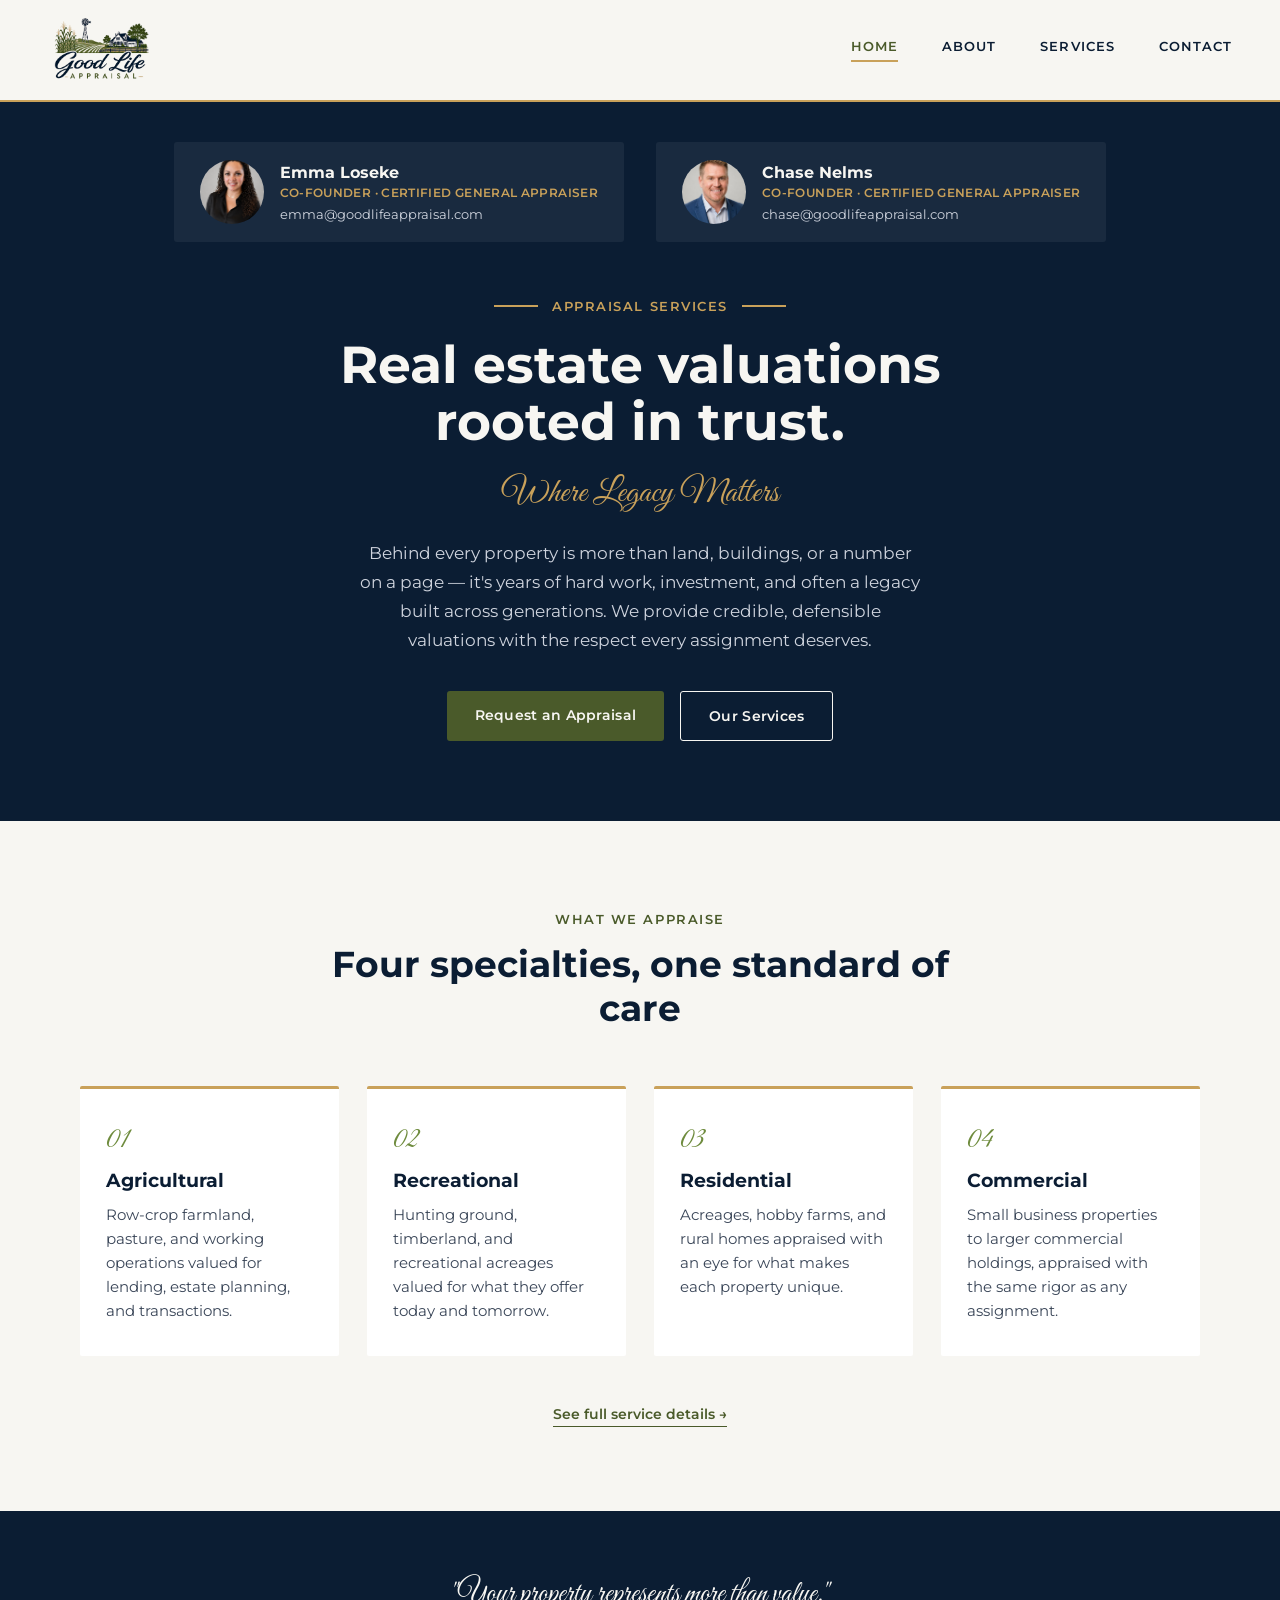
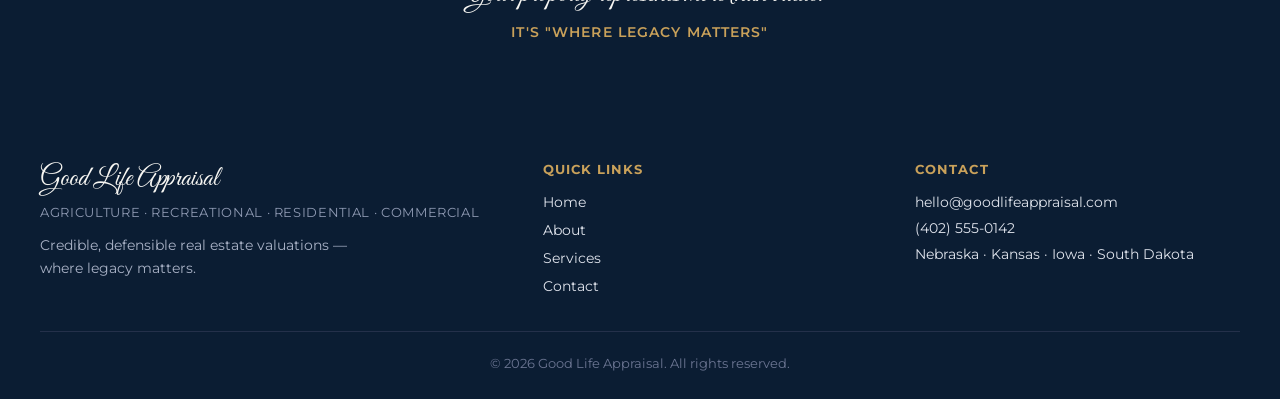
==== index.html @ 837d517a "Build production marketing site as plain static HTML/CSS/JS Recreates the design handoff (Good Life " ====
<!DOCTYPE html>
<html lang="en">
<head>
<meta charset="utf-8">
<meta name="viewport" content="width=device-width, initial-scale=1">
<title>Good Life Appraisal — Real Estate Valuations Rooted in Trust</title>
<link rel="preconnect" href="https://fonts.googleapis.com">
<link href="https://fonts.googleapis.com/css2?family=Great+Vibes&family=Montserrat:wght@400;500;600;700&display=swap" rel="stylesheet">
<link rel="stylesheet" href="styles.css">
</head>
<body>

<header class="site-header">
  <a class="logo" href="index.html">
    <img src="assets/glp-logo-only.png" alt="Good Life Appraisal">
  </a>
  <nav>
    <a href="index.html" class="active">HOME</a>
    <a href="about.html">ABOUT</a>
    <a href="services.html">SERVICES</a>
    <a href="contact.html">CONTACT</a>
  </nav>
</header>

<main>
  <section class="principals">
    <div class="principals-inner">
      <div class="principal-card">
        <img src="assets/emma-headshot.png" alt="Emma Loseke">
        <div>
          <p class="name">Emma Loseke</p>
          <p class="title">CO-FOUNDER · CERTIFIED GENERAL APPRAISER</p>
          <p class="email"><a href="mailto:emma@goodlifeappraisal.com">emma@goodlifeappraisal.com</a></p>
        </div>
      </div>
      <div class="principal-card">
        <img src="assets/chase-headshot.jpeg" alt="Chase Nelms">
        <div>
          <p class="name">Chase Nelms</p>
          <p class="title">CO-FOUNDER · CERTIFIED GENERAL APPRAISER</p>
          <p class="email"><a href="mailto:chase@goodlifeappraisal.com">chase@goodlifeappraisal.com</a></p>
        </div>
      </div>
    </div>
  </section>

  <section class="hero">
    <div class="hero-inner">
      <div class="eyebrow">
        <div class="eyebrow-line"></div>
        <span class="eyebrow-text">APPRAISAL SERVICES</span>
        <div class="eyebrow-line"></div>
      </div>
      <h1>Real estate valuations rooted in trust.</h1>
      <p class="script script-line">Where Legacy Matters</p>
      <p class="body">Behind every property is more than land, buildings, or a number on a page — it's years of hard work, investment, and often a legacy built across generations. We provide credible, defensible valuations with the respect every assignment deserves.</p>
      <div class="hero-buttons">
        <a class="btn btn-primary" href="contact.html">Request an Appraisal</a>
        <a class="btn btn-outline-light" href="services.html">Our Services</a>
      </div>
    </div>
  </section>

  <section class="services-overview">
    <div class="section-heading">
      <span class="eyebrow-text-static">WHAT WE APPRAISE</span>
      <h2>Four specialties, one standard of care</h2>
    </div>
    <div class="services-grid">
      <div class="service-card">
        <span class="script num">01</span>
        <h3>Agricultural</h3>
        <p>Row-crop farmland, pasture, and working operations valued for lending, estate planning, and transactions.</p>
      </div>
      <div class="service-card">
        <span class="script num">02</span>
        <h3>Recreational</h3>
        <p>Hunting ground, timberland, and recreational acreages valued for what they offer today and tomorrow.</p>
      </div>
      <div class="service-card">
        <span class="script num">03</span>
        <h3>Residential</h3>
        <p>Acreages, hobby farms, and rural homes appraised with an eye for what makes each property unique.</p>
      </div>
      <div class="service-card">
        <span class="script num">04</span>
        <h3>Commercial</h3>
        <p>Small business properties to larger commercial holdings, appraised with the same rigor as any assignment.</p>
      </div>
    </div>
    <div class="services-more">
      <a href="services.html">See full service details →</a>
    </div>
  </section>

  <section class="quote-band">
    <p class="script quote">"Your property represents more than value."</p>
    <p class="caps">IT'S "WHERE LEGACY MATTERS"</p>
  </section>
</main>

<footer class="site-footer">
  <div class="footer-grid">
    <div class="footer-brand">
      <p class="script">Good Life Appraisal</p>
      <p class="tagline">AGRICULTURE · RECREATIONAL · RESIDENTIAL · COMMERCIAL</p>
      <p class="desc">Credible, defensible real estate valuations — where legacy matters.</p>
    </div>
    <div class="footer-col">
      <h4>QUICK LINKS</h4>
      <div class="footer-links">
        <a href="index.html">Home</a>
        <a href="about.html">About</a>
        <a href="services.html">Services</a>
        <a href="contact.html">Contact</a>
      </div>
    </div>
    <div class="footer-col contact">
      <h4>CONTACT</h4>
      <p>hello@goodlifeappraisal.com</p>
      <p>(402) 555-0142</p>
      <p>Nebraska · Kansas · Iowa · South Dakota</p>
    </div>
  </div>
  <p class="footer-copyright">© 2026 Good Life Appraisal. All rights reserved.</p>
</footer>

</body>
</html>
---- styles.css ----
:root {
  --navy: #0B1D33;
  --olive: #4A5A2A;
  --leaf: #6E8B3D;
  --gold: #C9A15A;
  --tan: #E7DCC1;
  --white: #F7F6F2;
  --body-dark: #3a4658;
  --body-darker: #28324a;
}

* { box-sizing: border-box; }

body {
  margin: 0;
  font-family: 'Montserrat', sans-serif;
  background: var(--white);
  color: var(--navy);
}

a { color: var(--olive); text-decoration: none; }
a:hover { color: var(--leaf); }

.script {
  font-family: 'Great Vibes', cursive;
}

/* Header */
.site-header {
  position: sticky;
  top: 0;
  z-index: 50;
  background: var(--white);
  border-bottom: 2px solid var(--gold);
  display: flex;
  align-items: center;
  justify-content: space-between;
  padding: 16px 48px;
}

.site-header .logo img {
  height: 64px;
  width: auto;
  object-fit: contain;
}

.site-header nav {
  display: flex;
  align-items: center;
  gap: 44px;
}

.site-header nav a {
  font-weight: 600;
  font-size: 13px;
  letter-spacing: 0.08em;
  color: var(--navy);
  padding-bottom: 6px;
  border-bottom: 2px solid transparent;
}

.site-header nav a.active {
  color: var(--olive);
  border-bottom-color: var(--gold);
}

/* Buttons */
.btn {
  display: inline-block;
  padding: 15px 28px;
  font-weight: 600;
  font-size: 14px;
  letter-spacing: 0.02em;
  cursor: pointer;
  border-radius: 3px;
  border: none;
  font-family: inherit;
}

.btn-primary {
  background: var(--olive);
  color: var(--white);
}

.btn-outline-light {
  border: 1.5px solid var(--white);
  color: var(--white);
  background: transparent;
}

/* Home: principals strip */
.principals {
  background: var(--navy);
  padding: 40px 40px 0;
}

.principals-inner {
  max-width: 1200px;
  margin: 0 auto;
  display: flex;
  gap: 32px;
  justify-content: center;
  flex-wrap: wrap;
}

.principal-card {
  display: flex;
  align-items: center;
  gap: 16px;
  background: rgba(255,255,255,0.06);
  padding: 18px 26px;
  border-radius: 3px;
  min-width: 340px;
}

.principal-card img {
  width: 64px;
  height: 64px;
  border-radius: 50%;
  object-fit: cover;
  flex-shrink: 0;
}

.principal-card .name {
  font-size: 16px;
  font-weight: 700;
  margin: 0 0 3px;
  color: var(--white);
}

.principal-card .title {
  font-size: 12px;
  color: var(--gold);
  font-weight: 600;
  letter-spacing: 0.03em;
  margin: 0 0 6px;
}

.principal-card .email {
  font-size: 13px;
  margin: 0;
}

.principal-card .email a {
  color: #cfd4de;
}

/* Home: hero */
.hero {
  background: var(--navy);
  position: relative;
  overflow: hidden;
  padding: 56px 40px 80px;
  display: flex;
  align-items: center;
  justify-content: center;
  min-height: 400px;
}

.hero-inner {
  max-width: 720px;
  text-align: center;
}

.eyebrow {
  display: flex;
  align-items: center;
  justify-content: center;
  gap: 14px;
  margin-bottom: 22px;
}

.eyebrow-line {
  width: 44px;
  height: 2px;
  background: var(--gold);
}

.eyebrow-text {
  color: var(--gold);
  font-weight: 600;
  letter-spacing: 0.12em;
  font-size: 13px;
}

.hero h1 {
  font-size: 52px;
  line-height: 1.1;
  font-weight: 700;
  margin: 0 0 22px;
  color: var(--white);
}

.hero .script-line {
  font-size: 34px;
  color: var(--gold);
  margin: 0 0 24px;
}

.hero p.body {
  font-size: 17px;
  line-height: 1.7;
  color: #cfd4de;
  margin: 0 auto 36px;
  max-width: 560px;
}

.hero-buttons {
  display: flex;
  gap: 16px;
  justify-content: center;
}

/* Home: services overview */
.services-overview {
  padding: 88px 40px;
  max-width: 1200px;
  margin: 0 auto;
}

.section-heading {
  text-align: center;
  max-width: 640px;
  margin: 0 auto 56px;
}

.section-heading .eyebrow-text-static {
  color: var(--olive);
  font-weight: 600;
  letter-spacing: 0.12em;
  font-size: 13px;
}

.section-heading h2 {
  font-size: 36px;
  font-weight: 700;
  margin: 14px 0 0;
  color: var(--navy);
}

.services-grid {
  display: grid;
  grid-template-columns: repeat(4, 1fr);
  gap: 28px;
}

.service-card {
  background: #FFFFFF;
  border-top: 3px solid var(--gold);
  padding: 32px 26px;
  border-radius: 2px;
}

.service-card .num {
  font-size: 30px;
  color: var(--leaf);
}

.service-card h3 {
  font-size: 19px;
  font-weight: 700;
  margin: 10px 0 12px;
  color: var(--navy);
}

.service-card p {
  font-size: 14.5px;
  line-height: 1.65;
  color: var(--body-dark);
  margin: 0;
}

.services-more {
  text-align: center;
  margin-top: 48px;
}

.services-more a {
  color: var(--olive);
  font-weight: 600;
  font-size: 14px;
  border-bottom: 1.5px solid var(--olive);
  padding-bottom: 3px;
}

/* Home: quote band */
.quote-band {
  background: var(--navy);
  padding: 64px 40px;
  text-align: center;
}

.quote-band p.quote {
  font-size: 30px;
  color: var(--white);
  margin: 0 0 10px;
}

.quote-band p.caps {
  font-size: 14px;
  letter-spacing: 0.08em;
  color: var(--gold);
  font-weight: 600;
  margin: 0;
}

/* Page header band (About / Services / Contact) */
.page-header {
  padding: 72px 40px 56px;
  text-align: center;
}

.page-header.tan { background: var(--tan); }
.page-header.navy { background: var(--navy); }

.page-header .eyebrow-text-static {
  font-weight: 600;
  letter-spacing: 0.12em;
  font-size: 13px;
}

.page-header.tan .eyebrow-text-static { color: var(--olive); }
.page-header.navy .eyebrow-text-static { color: var(--gold); }

.page-header h1 {
  font-size: 42px;
  font-weight: 700;
  margin: 14px 0 0;
}

.page-header.tan h1 { color: var(--navy); }
.page-header.navy h1 { color: var(--white); }

.page-header .intro {
  font-size: 16px;
  color: #cfd4de;
  max-width: 560px;
  margin: 16px auto 0;
  line-height: 1.7;
}

/* About: story */
.story {
  max-width: 760px;
  margin: 0 auto;
  padding: 64px 40px;
}

.story p {
  font-size: 17px;
  line-height: 1.8;
  color: var(--body-darker);
  margin: 0 0 22px;
}

.story p:last-child { margin-bottom: 0; }

/* About: mission / promise */
.mission-promise-wrap {
  background: var(--white);
  padding: 64px 40px;
}

.mission-promise {
  max-width: 960px;
  margin: 0 auto;
  display: grid;
  grid-template-columns: 1fr 1fr;
  gap: 40px;
}

.mission-promise .card {
  background: #FFFFFF;
  padding: 36px 32px;
  border-radius: 2px;
}

.mission-promise .mission { border-top: 3px solid var(--leaf); }
.mission-promise .promise { border-top: 3px solid var(--gold); }

.mission-promise h3 {
  font-size: 22px;
  font-weight: 700;
  margin: 0 0 14px;
  color: var(--navy);
}

.mission-promise p {
  font-size: 15.5px;
  line-height: 1.75;
  color: var(--body-dark);
  margin: 0;
}

/* About: founders */
.founders-section {
  padding: 80px 40px;
  max-width: 1040px;
  margin: 0 auto;
}

.founders-grid {
  display: grid;
  grid-template-columns: 1fr 1fr;
  gap: 32px;
}

.founder-card {
  background: #FFFFFF;
  padding: 36px 30px;
  border-radius: 2px;
  text-align: center;
}

.founder-card img {
  width: 96px;
  height: 96px;
  border-radius: 50%;
  object-fit: cover;
  margin: 0 auto 18px;
  display: block;
}

.founder-card h3 {
  font-size: 19px;
  font-weight: 700;
  margin: 0 0 4px;
  color: var(--navy);
}

.founder-card .title {
  font-size: 13px;
  color: var(--gold);
  font-weight: 600;
  letter-spacing: 0.03em;
  margin: 0 0 6px;
}

.founder-card .email {
  font-size: 13px;
  margin: 0 0 14px;
}

.founder-card .teaser {
  font-size: 14.5px;
  line-height: 1.6;
  color: var(--body-dark);
  margin: 0;
}

.founder-card .quote {
  font-size: 19px;
  color: var(--leaf);
  margin: 18px 0 0;
}

/* Services: detail rows */
.services-detail {
  max-width: 960px;
  margin: 0 auto;
  padding: 72px 40px;
  display: flex;
  flex-direction: column;
  gap: 28px;
}

.service-row {
  display: flex;
  gap: 32px;
  align-items: flex-start;
  background: #FFFFFF;
  padding: 34px 32px;
  border-radius: 2px;
  border-left: 4px solid var(--leaf);
}

.service-row .num {
  font-size: 44px;
  color: var(--gold);
  min-width: 64px;
}

.service-row h3 {
  font-size: 22px;
  font-weight: 700;
  margin: 0 0 10px;
  color: var(--navy);
}

.service-row p {
  font-size: 15.5px;
  line-height: 1.75;
  color: var(--body-dark);
  margin: 0;
}

/* Services: CTA band */
.cta-band {
  background: var(--tan);
  padding: 56px 40px;
  text-align: center;
}

.cta-band p {
  font-size: 15px;
  font-weight: 600;
  letter-spacing: 0.05em;
  color: var(--navy);
  margin: 0 0 22px;
}

/* Contact */
.contact-grid {
  max-width: 1040px;
  margin: 0 auto;
  padding: 72px 40px;
  display: grid;
  grid-template-columns: 1.3fr 1fr;
  gap: 48px;
}

.contact-form {
  background: #FFFFFF;
  padding: 40px 36px;
  border-radius: 2px;
  display: flex;
  flex-direction: column;
  gap: 18px;
}

.contact-form .field-row {
  display: grid;
  grid-template-columns: 1fr 1fr;
  gap: 14px;
}

.contact-form label {
  font-size: 13px;
  font-weight: 600;
  color: var(--navy);
  display: block;
  margin-bottom: 6px;
}

.contact-form input,
.contact-form select,
.contact-form textarea {
  width: 100%;
  box-sizing: border-box;
  padding: 12px 14px;
  border: 1px solid var(--tan);
  border-radius: 3px;
  font-size: 14px;
  font-family: inherit;
  background: #fff;
}

.contact-form textarea { resize: vertical; }

.contact-form button {
  margin-top: 6px;
}

.contact-thanks {
  background: #FFFFFF;
  padding: 48px 40px;
  border-radius: 2px;
  border-top: 3px solid var(--leaf);
  text-align: center;
}

.contact-thanks h3 {
  font-size: 22px;
  font-weight: 700;
  margin: 0 0 12px;
  color: var(--navy);
}

.contact-thanks p {
  font-size: 15px;
  line-height: 1.7;
  color: var(--body-dark);
  margin: 0;
}

.contact-info {
  display: flex;
  flex-direction: column;
  gap: 28px;
}

.contact-info h4 {
  font-size: 13px;
  font-weight: 700;
  letter-spacing: 0.08em;
  color: var(--olive);
  margin: 0 0 8px;
}

.contact-info p {
  font-size: 15.5px;
  color: var(--navy);
  margin: 0;
  line-height: 1.6;
}

/* Footer */
.site-footer {
  background: var(--navy);
  padding: 56px 40px 28px;
}

.footer-grid {
  max-width: 1200px;
  margin: 0 auto;
  display: grid;
  grid-template-columns: 1.4fr 1fr 1fr;
  gap: 48px;
  padding-bottom: 36px;
  border-bottom: 1px solid #24304a;
}

.footer-brand .script {
  font-size: 28px;
  color: var(--white);
  margin: 0 0 8px;
}

.footer-brand .tagline {
  font-size: 13px;
  color: #8f9ab3;
  letter-spacing: 0.05em;
  margin: 0 0 14px;
}

.footer-brand .desc {
  font-size: 14px;
  color: #a9b2c6;
  line-height: 1.7;
  margin: 0;
  max-width: 340px;
}

.footer-col h4 {
  font-size: 13px;
  font-weight: 700;
  letter-spacing: 0.08em;
  color: var(--gold);
  margin: 0 0 16px;
}

.footer-links {
  display: flex;
  flex-direction: column;
  gap: 10px;
}

.footer-links a {
  font-size: 14px;
  color: #dfe3ec;
}

.footer-links a:hover { color: var(--gold); }

.footer-col.contact p {
  font-size: 14px;
  color: #dfe3ec;
  margin: 0 0 8px;
}

.footer-col.contact p:last-child { margin-bottom: 0; }

.footer-copyright {
  text-align: center;
  font-size: 12.5px;
  color: #6b7592;
  margin: 24px 0 0;
}

/* Responsive */
@media (max-width: 900px) {
  .services-grid { grid-template-columns: repeat(2, 1fr); }
  .mission-promise,
  .founders-grid,
  .contact-grid,
  .footer-grid { grid-template-columns: 1fr; }
}

@media (max-width: 640px) {
  .site-header { padding: 16px 20px; flex-wrap: wrap; gap: 16px; }
  .site-header nav { gap: 24px; flex-wrap: wrap; }
  .services-grid { grid-template-columns: 1fr; }
  .hero h1 { font-size: 38px; }
  .contact-form .field-row { grid-template-columns: 1fr; }
}
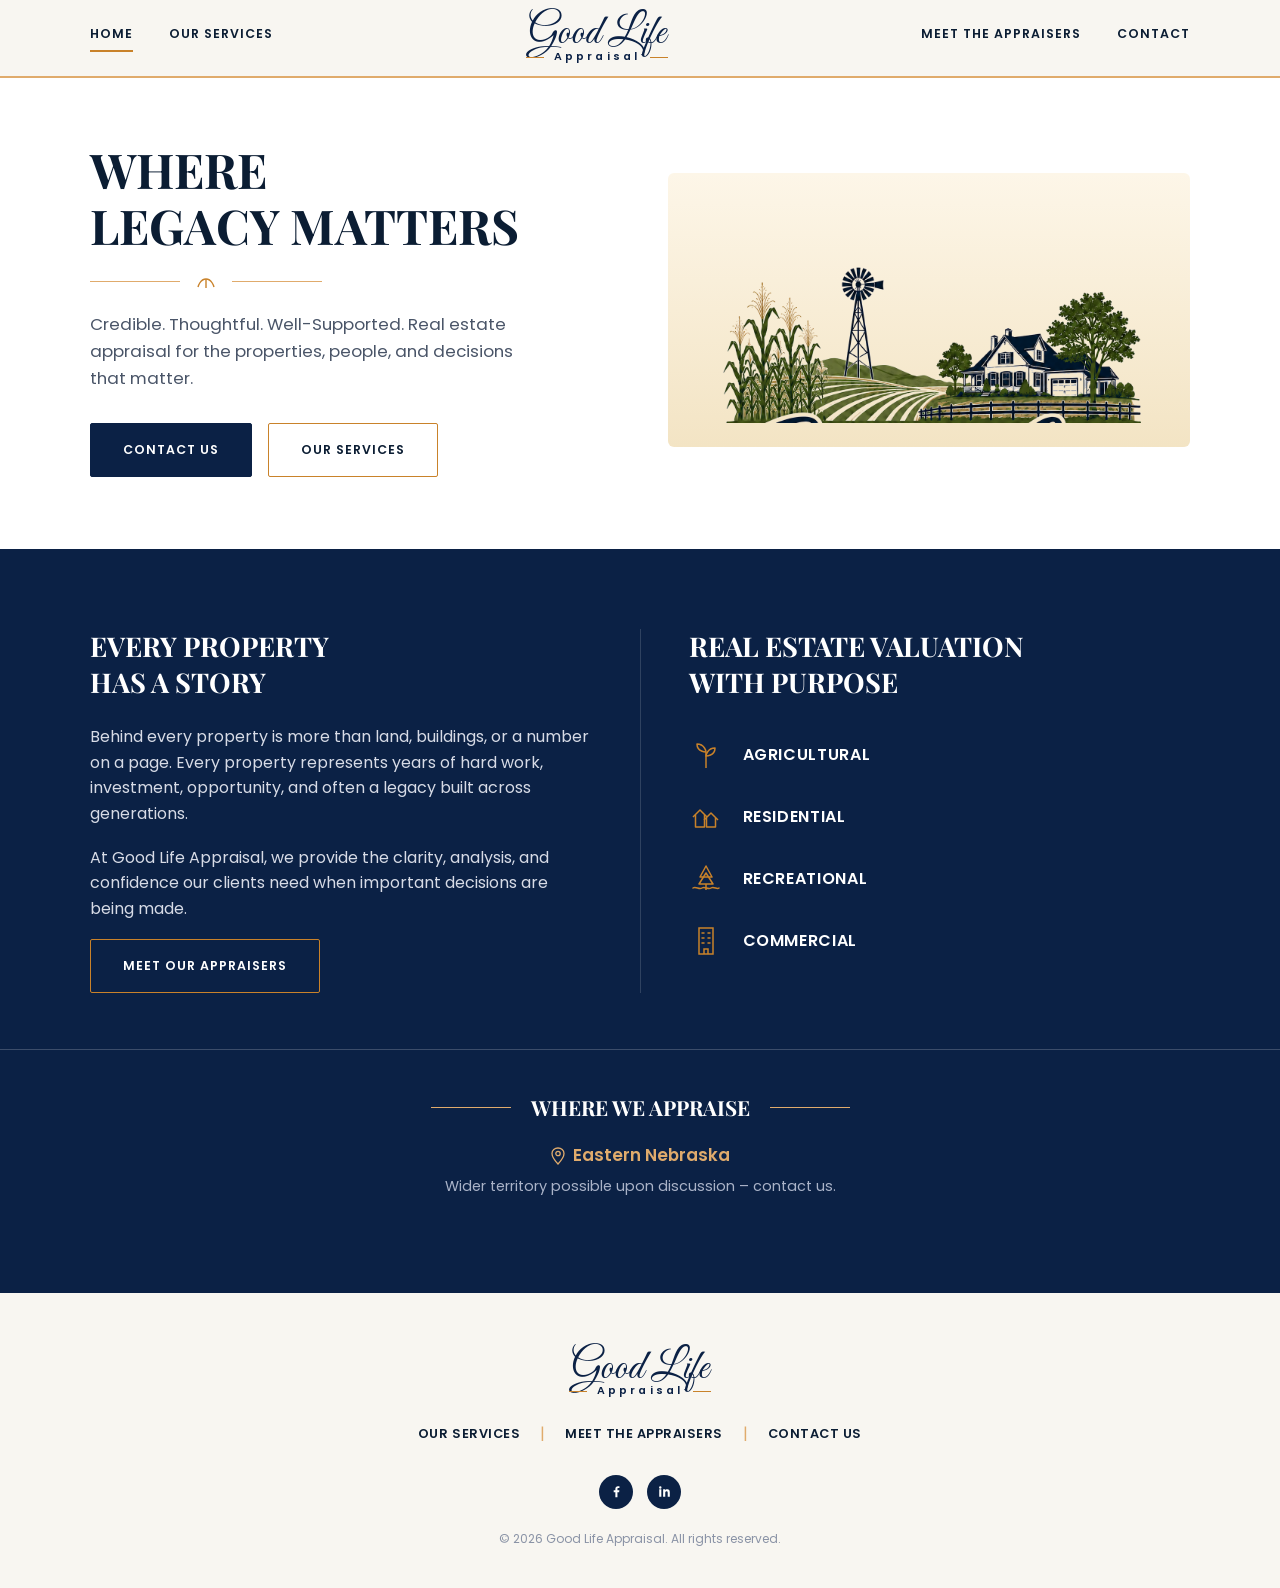
==== commit 8ede49a2: "Rebuild marketing site to match new Take 2 mockups Replaces the previous design with a navy/gold/cre" ====
--- a/index.html
+++ b/index.html
@@ -1,129 +1,132 @@
 <!DOCTYPE html>
 <html lang="en">
 <head>
-<meta charset="utf-8">
-<meta name="viewport" content="width=device-width, initial-scale=1">
-<title>Good Life Appraisal — Real Estate Valuations Rooted in Trust</title>
-<link rel="preconnect" href="https://fonts.googleapis.com">
-<link href="https://fonts.googleapis.com/css2?family=Great+Vibes&family=Montserrat:wght@400;500;600;700&display=swap" rel="stylesheet">
+<meta charset="UTF-8">
+<meta name="viewport" content="width=device-width, initial-scale=1.0">
+<title>Good Life Appraisal | Real Estate Appraisal in Eastern Nebraska</title>
+<meta name="description" content="Credible, thoughtful, well-supported real estate appraisal for agricultural, residential, recreational, and commercial properties in Eastern Nebraska.">
 <link rel="stylesheet" href="styles.css">
 </head>
 <body>
 
 <header class="site-header">
-  <a class="logo" href="index.html">
-    <img src="assets/glp-logo-only.png" alt="Good Life Appraisal">
-  </a>
-  <nav>
-    <a href="index.html" class="active">HOME</a>
-    <a href="about.html">ABOUT</a>
-    <a href="services.html">SERVICES</a>
-    <a href="contact.html">CONTACT</a>
-  </nav>
+  <div class="container">
+    <nav class="main-nav nav-left">
+      <a href="index.html" class="active">Home</a>
+      <a href="services.html">Our Services</a>
+    </nav>
+
+    <a href="index.html" class="logo">
+      <span class="logo-script">Good Life</span>
+      <span class="logo-sub">Appraisal</span>
+    </a>
+
+    <nav class="main-nav nav-right">
+      <a href="about.html">Meet the Appraisers</a>
+      <a href="contact.html">Contact</a>
+    </nav>
+
+    <button class="nav-toggle" aria-label="Toggle navigation">
+      <span></span><span></span><span></span>
+    </button>
+  </div>
 </header>
 
 <main>
-  <section class="principals">
-    <div class="principals-inner">
-      <div class="principal-card">
-        <img src="assets/emma-headshot.png" alt="Emma Loseke">
-        <div>
-          <p class="name">Emma Loseke</p>
-          <p class="title">CO-FOUNDER · CERTIFIED GENERAL APPRAISER</p>
-          <p class="email"><a href="mailto:emma@goodlifeappraisal.com">emma@goodlifeappraisal.com</a></p>
+
+  <section class="hero">
+    <div class="container">
+      <div class="hero-copy">
+        <h1>Where<br>Legacy Matters</h1>
+        <div class="hero-divider">
+          <span class="line"></span>
+          <svg width="20" height="14" viewBox="0 0 20 14" fill="none" xmlns="http://www.w3.org/2000/svg">
+            <path d="M2 12C2 12 4 4 10 4C16 4 18 12 18 12" stroke="#C9822A" stroke-width="1.4"/>
+            <path d="M10 4V13" stroke="#C9822A" stroke-width="1.4"/>
+          </svg>
+          <span class="line"></span>
+        </div>
+        <p class="lede">Credible. Thoughtful. Well-Supported. Real estate appraisal for the properties, people, and decisions that matter.</p>
+        <div class="hero-actions">
+          <a href="contact.html" class="btn btn-solid-navy">Contact Us</a>
+          <a href="services.html" class="btn btn-outline-gold">Our Services</a>
         </div>
       </div>
-      <div class="principal-card">
-        <img src="assets/chase-headshot.jpeg" alt="Chase Nelms">
-        <div>
-          <p class="name">Chase Nelms</p>
-          <p class="title">CO-FOUNDER · CERTIFIED GENERAL APPRAISER</p>
-          <p class="email"><a href="mailto:chase@goodlifeappraisal.com">chase@goodlifeappraisal.com</a></p>
-        </div>
+      <div class="hero-art">
+        <img src="assets/glp-illustration-transparent.png" alt="Illustration of a farmhouse, windmill, and cornfield">
       </div>
     </div>
   </section>
 
-  <section class="hero">
-    <div class="hero-inner">
-      <div class="eyebrow">
-        <div class="eyebrow-line"></div>
-        <span class="eyebrow-text">APPRAISAL SERVICES</span>
-        <div class="eyebrow-line"></div>
+  <section class="story-section">
+    <div class="container story-grid">
+      <div class="story-col">
+        <h2>Every Property<br>Has a Story</h2>
+        <p>Behind every property is more than land, buildings, or a number on a page. Every property represents years of hard work, investment, opportunity, and often a legacy built across generations.</p>
+        <p>At Good Life Appraisal, we provide the clarity, analysis, and confidence our clients need when important decisions are being made.</p>
+        <a href="about.html" class="btn btn-outline-gold-on-navy">Meet Our Appraisers</a>
       </div>
-      <h1>Real estate valuations rooted in trust.</h1>
-      <p class="script script-line">Where Legacy Matters</p>
-      <p class="body">Behind every property is more than land, buildings, or a number on a page — it's years of hard work, investment, and often a legacy built across generations. We provide credible, defensible valuations with the respect every assignment deserves.</p>
-      <div class="hero-buttons">
-        <a class="btn btn-primary" href="contact.html">Request an Appraisal</a>
-        <a class="btn btn-outline-light" href="services.html">Our Services</a>
+      <div class="divider-col"></div>
+      <div class="story-col">
+        <h2>Real Estate Valuation<br>with Purpose</h2>
+        <div class="valuation-list">
+          <div class="valuation-item">
+            <svg width="34" height="34" viewBox="0 0 34 34" fill="none" xmlns="http://www.w3.org/2000/svg"><path d="M17 30V14" stroke="#C9822A" stroke-width="1.5"/><path d="M17 14C17 14 8 14 8 6C16 6 17 14 17 14Z" stroke="#C9822A" stroke-width="1.5" stroke-linejoin="round"/><path d="M17 18C17 18 26 18 26 10C18 10 17 18 17 18Z" stroke="#C9822A" stroke-width="1.5" stroke-linejoin="round"/></svg>
+            <span>Agricultural</span>
+          </div>
+          <div class="valuation-item">
+            <svg width="34" height="34" viewBox="0 0 34 34" fill="none" xmlns="http://www.w3.org/2000/svg"><path d="M4 17L11 10L18 17" stroke="#C9822A" stroke-width="1.5" stroke-linejoin="round"/><path d="M6.5 15V27H15.5V15" stroke="#C9822A" stroke-width="1.5" stroke-linejoin="round"/><path d="M15 20L22 13L29 20" stroke="#C9822A" stroke-width="1.5" stroke-linejoin="round"/><path d="M17.5 18V27H26.5V18" stroke="#C9822A" stroke-width="1.5" stroke-linejoin="round"/></svg>
+            <span>Residential</span>
+          </div>
+          <div class="valuation-item">
+            <svg width="34" height="34" viewBox="0 0 34 34" fill="none" xmlns="http://www.w3.org/2000/svg"><path d="M17 4L23 15H11L17 4Z" stroke="#C9822A" stroke-width="1.5" stroke-linejoin="round"/><path d="M17 11L24 22H10L17 11Z" stroke="#C9822A" stroke-width="1.5" stroke-linejoin="round"/><path d="M17 22V28" stroke="#C9822A" stroke-width="1.5"/><path d="M4 26C7 24 10 28 13 26C16 24 19 28 22 26C25 24 28 28 30 26" stroke="#C9822A" stroke-width="1.5" stroke-linecap="round"/></svg>
+            <span>Recreational</span>
+          </div>
+          <div class="valuation-item">
+            <svg width="34" height="34" viewBox="0 0 34 34" fill="none" xmlns="http://www.w3.org/2000/svg"><rect x="10" y="4" width="14" height="26" stroke="#C9822A" stroke-width="1.5"/><path d="M13 9H15M19 9H21M13 14H15M19 14H21M13 19H15M19 19H21" stroke="#C9822A" stroke-width="1.5" stroke-linecap="round"/><path d="M15 30V25H19V30" stroke="#C9822A" stroke-width="1.5"/></svg>
+            <span>Commercial</span>
+          </div>
+        </div>
       </div>
+    </div>
+
+    <div class="where-band">
+      <h3>Where We Appraise</h3>
+      <div class="where-location">
+        <svg width="14" height="18" viewBox="0 0 14 18" fill="none" xmlns="http://www.w3.org/2000/svg"><path d="M7 17C7 17 13 10.6 13 6.5C13 3.2 10.3 1 7 1C3.7 1 1 3.2 1 6.5C1 10.6 7 17 7 17Z" stroke="#E0AB6C" stroke-width="1.3"/><circle cx="7" cy="6.5" r="2.2" stroke="#E0AB6C" stroke-width="1.3"/></svg>
+        <span>Eastern Nebraska</span>
+      </div>
+      <p class="sub">Wider territory possible upon discussion &ndash; contact us.</p>
     </div>
   </section>
 
-  <section class="services-overview">
-    <div class="section-heading">
-      <span class="eyebrow-text-static">WHAT WE APPRAISE</span>
-      <h2>Four specialties, one standard of care</h2>
-    </div>
-    <div class="services-grid">
-      <div class="service-card">
-        <span class="script num">01</span>
-        <h3>Agricultural</h3>
-        <p>Row-crop farmland, pasture, and working operations valued for lending, estate planning, and transactions.</p>
-      </div>
-      <div class="service-card">
-        <span class="script num">02</span>
-        <h3>Recreational</h3>
-        <p>Hunting ground, timberland, and recreational acreages valued for what they offer today and tomorrow.</p>
-      </div>
-      <div class="service-card">
-        <span class="script num">03</span>
-        <h3>Residential</h3>
-        <p>Acreages, hobby farms, and rural homes appraised with an eye for what makes each property unique.</p>
-      </div>
-      <div class="service-card">
-        <span class="script num">04</span>
-        <h3>Commercial</h3>
-        <p>Small business properties to larger commercial holdings, appraised with the same rigor as any assignment.</p>
-      </div>
-    </div>
-    <div class="services-more">
-      <a href="services.html">See full service details →</a>
-    </div>
-  </section>
-
-  <section class="quote-band">
-    <p class="script quote">"Your property represents more than value."</p>
-    <p class="caps">IT'S "WHERE LEGACY MATTERS"</p>
-  </section>
 </main>
 
 <footer class="site-footer">
-  <div class="footer-grid">
-    <div class="footer-brand">
-      <p class="script">Good Life Appraisal</p>
-      <p class="tagline">AGRICULTURE · RECREATIONAL · RESIDENTIAL · COMMERCIAL</p>
-      <p class="desc">Credible, defensible real estate valuations — where legacy matters.</p>
+  <div class="container">
+    <a href="index.html" class="logo footer-logo">
+      <span class="logo-script">Good Life</span>
+      <span class="logo-sub">Appraisal</span>
+    </a>
+    <div class="footer-links">
+      <a href="services.html">Our Services</a>
+      <span class="sep">|</span>
+      <a href="about.html">Meet the Appraisers</a>
+      <span class="sep">|</span>
+      <a href="contact.html">Contact Us</a>
     </div>
-    <div class="footer-col">
-      <h4>QUICK LINKS</h4>
-      <div class="footer-links">
-        <a href="index.html">Home</a>
-        <a href="about.html">About</a>
-        <a href="services.html">Services</a>
-        <a href="contact.html">Contact</a>
-      </div>
+    <div class="footer-social">
+      <a href="#" aria-label="Facebook">
+        <svg width="15" height="15" viewBox="0 0 24 24" fill="#fff" xmlns="http://www.w3.org/2000/svg"><path d="M13.5 21V13h2.7l.4-3.1h-3.1V8c0-.9.25-1.5 1.55-1.5H16.7V3.7C16.4 3.66 15.4 3.57 14.24 3.57c-2.4 0-4.05 1.47-4.05 4.16V9.9H7.5V13h2.69v8h3.31Z"/></svg>
+      </a>
+      <a href="#" aria-label="LinkedIn">
+        <svg width="15" height="15" viewBox="0 0 24 24" fill="#fff" xmlns="http://www.w3.org/2000/svg"><path d="M6.94 8.5H3.56V20.5H6.94V8.5ZM5.25 3.5A1.96 1.96 0 1 0 5.27 7.42 1.96 1.96 0 0 0 5.25 3.5ZM20.5 20.5H17.13V14.28C17.13 12.77 16.6 11.75 15.24 11.75C14.2 11.75 13.59 12.44 13.32 13.11C13.22 13.35 13.2 13.68 13.2 14.02V20.5H9.83S9.87 9.43 9.83 8.5H13.2V9.94C13.65 9.24 14.46 8.25 16.58 8.25C19.21 8.25 20.5 9.98 20.5 13.54V20.5Z"/></svg>
+      </a>
     </div>
-    <div class="footer-col contact">
-      <h4>CONTACT</h4>
-      <p>hello@goodlifeappraisal.com</p>
-      <p>(402) 555-0142</p>
-      <p>Nebraska · Kansas · Iowa · South Dakota</p>
-    </div>
+    <p class="footer-copy">&copy; 2026 Good Life Appraisal. All rights reserved.</p>
   </div>
-  <p class="footer-copyright">© 2026 Good Life Appraisal. All rights reserved.</p>
 </footer>
 
+<script src="script.js"></script>
 </body>
 </html>
--- a/styles.css
+++ b/styles.css
@@ -1,695 +1,783 @@
+@import url('https://fonts.googleapis.com/css2?family=Playfair+Display:wght@600;700&family=Great+Vibes&family=Poppins:wght@400;500;600;700&display=swap');
+
 :root {
-  --navy: #0B1D33;
-  --olive: #4A5A2A;
-  --leaf: #6E8B3D;
-  --gold: #C9A15A;
-  --tan: #E7DCC1;
-  --white: #F7F6F2;
-  --body-dark: #3a4658;
-  --body-darker: #28324a;
+  --navy: #0b2145;
+  --navy-deep: #071730;
+  --gold: #c9822a;
+  --gold-light: #e0ab6c;
+  --cream: #f8f6f1;
+  --text-navy: #0b1d33;
+  --text-body: #4a5568;
+  --text-on-navy: #d7dbe6;
+  --text-muted-on-navy: #aab3c8;
+  --border-light: #e5e0d5;
+
+  --font-serif: 'Playfair Display', Georgia, serif;
+  --font-script: 'Great Vibes', cursive;
+  --font-sans: 'Poppins', -apple-system, BlinkMacSystemFont, sans-serif;
 }
 
 * { box-sizing: border-box; }
+
+html { scroll-behavior: smooth; }
 
 body {
   margin: 0;
-  font-family: 'Montserrat', sans-serif;
-  background: var(--white);
+  font-family: var(--font-sans);
+  color: var(--text-body);
+  background: #ffffff;
+  line-height: 1.6;
+}
+
+img { max-width: 100%; display: block; }
+
+a { text-decoration: none; color: inherit; }
+
+ul { margin: 0; padding: 0; list-style: none; }
+
+.container {
+  max-width: 1180px;
+  margin: 0 auto;
+  padding: 0 40px;
+}
+
+/* Logo */
+.logo {
+  display: flex;
+  flex-direction: column;
+  align-items: center;
+  line-height: 1;
+}
+
+.logo-script {
+  font-family: var(--font-script);
+  font-size: 2.6rem;
   color: var(--navy);
 }
 
-a { color: var(--olive); text-decoration: none; }
-a:hover { color: var(--leaf); }
-
-.script {
-  font-family: 'Great Vibes', cursive;
+.logo-sub {
+  display: flex;
+  align-items: center;
+  gap: 10px;
+  margin-top: -4px;
+  font-size: 0.68rem;
+  font-weight: 600;
+  letter-spacing: 0.28em;
+  color: var(--navy);
+}
+
+.logo-sub::before,
+.logo-sub::after {
+  content: '';
+  width: 18px;
+  height: 1px;
+  background: var(--gold);
 }
 
 /* Header */
 .site-header {
   position: sticky;
   top: 0;
-  z-index: 50;
-  background: var(--white);
-  border-bottom: 2px solid var(--gold);
+  z-index: 100;
+  background: var(--cream);
+  border-bottom: 2px solid var(--gold-light);
+}
+
+.site-header .container {
   display: flex;
   align-items: center;
   justify-content: space-between;
-  padding: 16px 48px;
-}
-
-.site-header .logo img {
-  height: 64px;
-  width: auto;
-  object-fit: contain;
-}
-
-.site-header nav {
-  display: flex;
-  align-items: center;
-  gap: 44px;
-}
-
-.site-header nav a {
-  font-weight: 600;
-  font-size: 13px;
+  padding-top: 14px;
+  padding-bottom: 14px;
+}
+
+.main-nav {
+  display: flex;
+  gap: 36px;
+}
+
+.main-nav.nav-right { justify-content: flex-end; }
+
+.main-nav a {
+  font-size: 0.78rem;
+  font-weight: 600;
   letter-spacing: 0.08em;
-  color: var(--navy);
+  text-transform: uppercase;
+  color: var(--text-navy);
   padding-bottom: 6px;
   border-bottom: 2px solid transparent;
-}
-
-.site-header nav a.active {
-  color: var(--olive);
+  white-space: nowrap;
+}
+
+.main-nav a:hover { color: var(--gold); }
+
+.main-nav a.active {
   border-bottom-color: var(--gold);
+}
+
+.nav-toggle {
+  display: none;
+  background: none;
+  border: none;
+  cursor: pointer;
+  padding: 8px;
+}
+
+.nav-toggle span {
+  display: block;
+  width: 26px;
+  height: 2px;
+  background: var(--navy);
+  margin: 5px 0;
 }
 
 /* Buttons */
 .btn {
   display: inline-block;
-  padding: 15px 28px;
-  font-weight: 600;
-  font-size: 14px;
-  letter-spacing: 0.02em;
+  font-family: var(--font-sans);
+  font-size: 0.78rem;
+  font-weight: 600;
+  letter-spacing: 0.08em;
+  text-transform: uppercase;
+  padding: 16px 32px;
+  border-radius: 2px;
   cursor: pointer;
-  border-radius: 3px;
-  border: none;
-  font-family: inherit;
-}
-
-.btn-primary {
-  background: var(--olive);
-  color: var(--white);
-}
-
-.btn-outline-light {
-  border: 1.5px solid var(--white);
-  color: var(--white);
+  border: 1px solid transparent;
+  transition: all 0.2s ease;
+  text-align: center;
+}
+
+.btn-solid-navy {
+  background: var(--navy);
+  color: #fff;
+  border-color: var(--navy);
+}
+.btn-solid-navy:hover { background: var(--navy-deep); }
+
+.btn-outline-gold {
   background: transparent;
-}
-
-/* Home: principals strip */
-.principals {
+  border-color: var(--gold);
+  color: var(--text-navy);
+}
+.btn-outline-gold:hover { background: var(--gold); color: #fff; }
+
+.btn-solid-gold {
+  background: var(--gold);
+  color: #fff;
+  border-color: var(--gold);
+}
+.btn-solid-gold:hover { background: #b6721f; }
+
+.btn-outline-white {
+  background: transparent;
+  border-color: rgba(255,255,255,0.5);
+  color: #fff;
+}
+.btn-outline-white:hover { background: rgba(255,255,255,0.1); }
+
+.btn-outline-gold-on-navy {
+  background: transparent;
+  border-color: var(--gold);
+  color: #fff;
+}
+.btn-outline-gold-on-navy:hover { background: var(--gold); }
+
+.btn-block { display: block; width: 100%; }
+
+/* Section eyebrow / divider heading */
+.eyebrow-divider {
+  display: flex;
+  align-items: center;
+  justify-content: center;
+  gap: 20px;
+  margin-bottom: 18px;
+}
+.eyebrow-divider .line {
+  height: 1px;
+  width: 60px;
+  background: var(--gold-light);
+}
+
+h1, h2, h3 {
+  font-family: var(--font-serif);
+  color: var(--text-navy);
+  margin: 0;
+  font-weight: 700;
+}
+
+/* ---------- HERO (home) ---------- */
+.hero {
+  background: #fff;
+  padding: 64px 0 72px;
+}
+
+.hero .container {
+  display: grid;
+  grid-template-columns: 1fr 1fr;
+  gap: 56px;
+  align-items: center;
+}
+
+.hero h1 {
+  font-size: 3rem;
+  line-height: 1.15;
+  text-transform: uppercase;
+}
+
+.hero-divider {
+  display: flex;
+  align-items: center;
+  gap: 16px;
+  margin: 22px 0;
+}
+.hero-divider .line { height: 1px; flex: 1; max-width: 90px; background: var(--gold-light); }
+.hero-divider svg { flex-shrink: 0; }
+
+.hero p.lede {
+  font-size: 1.05rem;
+  color: var(--text-body);
+  max-width: 440px;
+  margin-bottom: 32px;
+}
+
+.hero-actions { display: flex; gap: 16px; flex-wrap: wrap; }
+
+.hero-art {
+  position: relative;
+  background: linear-gradient(180deg, #fdf6e8 0%, #f3e4c4 100%);
+  border-radius: 6px;
+  overflow: hidden;
+  padding: 24px;
+}
+
+.hero-art img { width: 100%; height: auto; }
+
+/* ---------- Story / valuation navy section ---------- */
+.story-section {
   background: var(--navy);
-  padding: 40px 40px 0;
-}
-
-.principals-inner {
-  max-width: 1200px;
-  margin: 0 auto;
-  display: flex;
+  color: var(--text-on-navy);
+  padding: 80px 0;
+}
+
+.story-grid {
+  display: grid;
+  grid-template-columns: 1fr 1px 1fr;
+  gap: 48px;
+}
+
+.story-grid .divider-col { background: rgba(255,255,255,0.15); }
+
+.story-grid h2 {
+  color: #fff;
+  font-size: 1.7rem;
+  text-transform: uppercase;
+  line-height: 1.3;
+  margin-bottom: 24px;
+}
+
+.story-grid p { margin: 0 0 18px; color: var(--text-on-navy); }
+
+.valuation-list { margin-top: 24px; }
+
+.valuation-item {
+  display: flex;
+  align-items: center;
+  gap: 20px;
+  padding: 14px 0;
+}
+
+.valuation-item svg { flex-shrink: 0; }
+
+.valuation-item span {
+  font-size: 1rem;
+  font-weight: 600;
+  letter-spacing: 0.04em;
+  text-transform: uppercase;
+  color: #fff;
+}
+
+.where-band {
+  margin-top: 56px;
+  padding-top: 40px;
+  text-align: center;
+  border-top: 1px solid rgba(255,255,255,0.2);
+}
+
+.where-band h3 {
+  color: #fff;
+  font-size: 1.3rem;
+  text-transform: uppercase;
+  display: inline-flex;
+  align-items: center;
+  gap: 20px;
+}
+.where-band h3::before,
+.where-band h3::after {
+  content: '';
+  width: 80px;
+  height: 1px;
+  background: var(--gold-light);
+}
+
+.where-location {
+  margin-top: 18px;
+  display: flex;
+  align-items: center;
+  justify-content: center;
+  gap: 8px;
+  font-weight: 600;
+  color: var(--gold-light);
+  font-size: 1.05rem;
+}
+
+.where-band .sub {
+  margin-top: 6px;
+  color: var(--text-muted-on-navy);
+  font-size: 0.9rem;
+}
+
+/* ---------- Page hero band (Services / generic) ---------- */
+.page-hero {
+  background: var(--cream);
+  padding: 72px 0;
+  text-align: center;
+}
+
+.page-hero h1 {
+  font-size: 2.8rem;
+  text-transform: uppercase;
+}
+
+.page-hero p {
+  max-width: 640px;
+  margin: 20px auto 0;
+  font-size: 1rem;
+}
+
+.page-hero.navy {
+  background: var(--navy);
+}
+.page-hero.navy h1 { color: #fff; }
+.page-hero.navy p { color: var(--text-on-navy); }
+
+/* ---------- Section heading with lines either side ---------- */
+.section-title {
+  text-align: center;
+  display: flex;
+  align-items: center;
+  justify-content: center;
+  gap: 24px;
+  margin-bottom: 48px;
+}
+.section-title .line { height: 1px; width: 90px; background: var(--gold-light); }
+.section-title h2 {
+  font-size: 1.6rem;
+  text-transform: uppercase;
+  white-space: nowrap;
+}
+.section-title.on-navy h2 { color: #fff; }
+
+/* ---------- What We Appraise grid ---------- */
+.appraise-section { padding: 80px 0; }
+
+.appraise-grid {
+  display: grid;
+  grid-template-columns: repeat(4, 1fr);
   gap: 32px;
+}
+
+.appraise-card {
+  text-align: center;
+  padding: 0 12px;
+  border-left: 1px solid var(--border-light);
+}
+.appraise-card:first-child { border-left: none; }
+
+.appraise-card svg { margin-bottom: 18px; }
+
+.appraise-card h3 {
+  font-size: 1.05rem;
+  text-transform: uppercase;
+  margin-bottom: 10px;
+}
+
+.appraise-card p {
+  font-size: 0.9rem;
+  color: var(--text-body);
+  margin: 0;
+}
+
+/* ---------- What We Do ---------- */
+.what-we-do { background: var(--cream); padding: 80px 0; }
+
+.what-we-do > .container > p.intro {
+  text-align: center;
+  max-width: 600px;
+  margin: 0 auto 48px;
+}
+
+.wwd-grid {
+  display: grid;
+  grid-template-columns: 1fr 1px 1fr;
+  gap: 48px;
+}
+.wwd-grid .divider-col { background: var(--border-light); }
+
+.wwd-col h3 {
+  display: flex;
+  align-items: center;
+  gap: 16px;
+  font-size: 1.15rem;
+  text-transform: uppercase;
+  margin-bottom: 20px;
+}
+
+.wwd-col .icon-circle {
+  width: 52px;
+  height: 52px;
+  border-radius: 50%;
+  border: 1px solid var(--gold);
+  display: flex;
+  align-items: center;
   justify-content: center;
+  flex-shrink: 0;
+}
+
+.wwd-col ul li {
+  position: relative;
+  padding-left: 20px;
+  margin-bottom: 10px;
+  color: var(--text-body);
+}
+.wwd-col ul li::before {
+  content: '';
+  position: absolute;
+  left: 0;
+  top: 10px;
+  width: 6px;
+  height: 6px;
+  border-radius: 50%;
+  background: var(--gold);
+}
+
+/* ---------- Good Life Standard ---------- */
+.standard-section {
+  background: var(--navy);
+  padding: 72px 0;
+}
+
+.standard-section .section-sub {
+  text-align: center;
+  color: var(--text-on-navy);
+  max-width: 640px;
+  margin: -24px auto 48px;
+}
+
+.standard-grid {
+  display: grid;
+  grid-template-columns: repeat(5, 1fr);
+  gap: 24px;
+}
+
+.standard-card {
+  text-align: center;
+  border-left: 1px solid rgba(255,255,255,0.15);
+  padding: 0 10px;
+}
+.standard-card:first-child { border-left: none; }
+
+.standard-card svg { margin-bottom: 16px; }
+
+.standard-card h4 {
+  color: var(--gold-light);
+  font-size: 0.85rem;
+  font-weight: 700;
+  letter-spacing: 0.04em;
+  text-transform: uppercase;
+  margin: 0 0 10px;
+}
+
+.standard-card p {
+  color: var(--text-on-navy);
+  font-size: 0.85rem;
+  margin: 0;
+}
+
+/* ---------- Where We Appraise (map) ---------- */
+.map-section { padding: 64px 0; }
+
+.map-section .container {
+  display: flex;
+  align-items: center;
+  justify-content: space-between;
+  gap: 40px;
   flex-wrap: wrap;
 }
 
-.principal-card {
-  display: flex;
-  align-items: center;
-  gap: 16px;
-  background: rgba(255,255,255,0.06);
-  padding: 18px 26px;
-  border-radius: 3px;
-  min-width: 340px;
-}
-
-.principal-card img {
-  width: 64px;
-  height: 64px;
-  border-radius: 50%;
-  object-fit: cover;
-  flex-shrink: 0;
-}
-
-.principal-card .name {
-  font-size: 16px;
-  font-weight: 700;
-  margin: 0 0 3px;
-  color: var(--white);
-}
-
-.principal-card .title {
-  font-size: 12px;
+.map-copy h3 {
+  display: flex;
+  align-items: center;
+  gap: 10px;
+  font-size: 1.2rem;
+  text-transform: uppercase;
+  margin-bottom: 8px;
+}
+
+.map-copy .loc {
   color: var(--gold);
   font-weight: 600;
-  letter-spacing: 0.03em;
   margin: 0 0 6px;
 }
 
-.principal-card .email {
-  font-size: 13px;
-  margin: 0;
-}
-
-.principal-card .email a {
-  color: #cfd4de;
-}
-
-/* Home: hero */
-.hero {
-  background: var(--navy);
-  position: relative;
-  overflow: hidden;
-  padding: 56px 40px 80px;
+.map-copy p.sub { margin: 0; font-size: 0.9rem; }
+
+.map-graphic { flex-shrink: 0; }
+
+/* ---------- Footer ---------- */
+.site-footer {
+  background: var(--cream);
+  padding: 56px 0 28px;
+  text-align: center;
+}
+
+.footer-logo { margin-bottom: 24px; }
+
+.footer-links {
   display: flex;
   align-items: center;
   justify-content: center;
-  min-height: 400px;
-}
-
-.hero-inner {
-  max-width: 720px;
-  text-align: center;
-}
-
-.eyebrow {
-  display: flex;
-  align-items: center;
+  gap: 20px;
+  margin-bottom: 28px;
+  flex-wrap: wrap;
+}
+
+.footer-links a {
+  font-size: 0.8rem;
+  font-weight: 600;
+  letter-spacing: 0.04em;
+  text-transform: uppercase;
+  color: var(--text-navy);
+}
+.footer-links a:hover { color: var(--gold); }
+
+.footer-links .sep { color: var(--gold-light); }
+
+.footer-social {
+  display: flex;
   justify-content: center;
   gap: 14px;
-  margin-bottom: 22px;
-}
-
-.eyebrow-line {
-  width: 44px;
+  margin-bottom: 20px;
+}
+
+.footer-social a {
+  width: 34px;
+  height: 34px;
+  border-radius: 50%;
+  background: var(--navy);
+  display: flex;
+  align-items: center;
+  justify-content: center;
+}
+
+.footer-copy {
+  font-size: 0.75rem;
+  color: #8a93a6;
+}
+
+/* ---------- Contact page ---------- */
+.contact-section {
+  background: var(--navy);
+  padding: 72px 0 88px;
+}
+
+.contact-header { text-align: center; margin-bottom: 40px; }
+
+.contact-header h1 {
+  color: #fff;
+  font-size: 2.6rem;
+  text-transform: uppercase;
+}
+
+.contact-header .underline {
+  width: 70px;
   height: 2px;
   background: var(--gold);
-}
-
-.eyebrow-text {
-  color: var(--gold);
-  font-weight: 600;
-  letter-spacing: 0.12em;
-  font-size: 13px;
-}
-
-.hero h1 {
-  font-size: 52px;
-  line-height: 1.1;
+  margin: 20px auto 24px;
+}
+
+.contact-header .tagline {
+  color: var(--gold-light);
   font-weight: 700;
-  margin: 0 0 22px;
-  color: var(--white);
-}
-
-.hero .script-line {
-  font-size: 34px;
-  color: var(--gold);
-  margin: 0 0 24px;
-}
-
-.hero p.body {
-  font-size: 17px;
-  line-height: 1.7;
-  color: #cfd4de;
-  margin: 0 auto 36px;
-  max-width: 560px;
-}
-
-.hero-buttons {
-  display: flex;
-  gap: 16px;
-  justify-content: center;
-}
-
-/* Home: services overview */
-.services-overview {
-  padding: 88px 40px;
-  max-width: 1200px;
+  letter-spacing: 0.04em;
+  text-transform: uppercase;
+  font-size: 1rem;
+  margin: 0 0 12px;
+}
+
+.contact-header p.desc {
+  color: var(--text-on-navy);
+  max-width: 620px;
   margin: 0 auto;
 }
 
-.section-heading {
-  text-align: center;
+.contact-form {
   max-width: 640px;
-  margin: 0 auto 56px;
-}
-
-.section-heading .eyebrow-text-static {
-  color: var(--olive);
-  font-weight: 600;
-  letter-spacing: 0.12em;
-  font-size: 13px;
-}
-
-.section-heading h2 {
-  font-size: 36px;
-  font-weight: 700;
-  margin: 14px 0 0;
-  color: var(--navy);
-}
-
-.services-grid {
-  display: grid;
-  grid-template-columns: repeat(4, 1fr);
-  gap: 28px;
-}
-
-.service-card {
-  background: #FFFFFF;
-  border-top: 3px solid var(--gold);
-  padding: 32px 26px;
-  border-radius: 2px;
-}
-
-.service-card .num {
-  font-size: 30px;
-  color: var(--leaf);
-}
-
-.service-card h3 {
-  font-size: 19px;
-  font-weight: 700;
-  margin: 10px 0 12px;
-  color: var(--navy);
-}
-
-.service-card p {
-  font-size: 14.5px;
-  line-height: 1.65;
-  color: var(--body-dark);
-  margin: 0;
-}
-
-.services-more {
-  text-align: center;
-  margin-top: 48px;
-}
-
-.services-more a {
-  color: var(--olive);
-  font-weight: 600;
-  font-size: 14px;
-  border-bottom: 1.5px solid var(--olive);
-  padding-bottom: 3px;
-}
-
-/* Home: quote band */
-.quote-band {
-  background: var(--navy);
-  padding: 64px 40px;
-  text-align: center;
-}
-
-.quote-band p.quote {
-  font-size: 30px;
-  color: var(--white);
-  margin: 0 0 10px;
-}
-
-.quote-band p.caps {
-  font-size: 14px;
-  letter-spacing: 0.08em;
-  color: var(--gold);
-  font-weight: 600;
-  margin: 0;
-}
-
-/* Page header band (About / Services / Contact) */
-.page-header {
-  padding: 72px 40px 56px;
-  text-align: center;
-}
-
-.page-header.tan { background: var(--tan); }
-.page-header.navy { background: var(--navy); }
-
-.page-header .eyebrow-text-static {
-  font-weight: 600;
-  letter-spacing: 0.12em;
-  font-size: 13px;
-}
-
-.page-header.tan .eyebrow-text-static { color: var(--olive); }
-.page-header.navy .eyebrow-text-static { color: var(--gold); }
-
-.page-header h1 {
-  font-size: 42px;
-  font-weight: 700;
-  margin: 14px 0 0;
-}
-
-.page-header.tan h1 { color: var(--navy); }
-.page-header.navy h1 { color: var(--white); }
-
-.page-header .intro {
-  font-size: 16px;
-  color: #cfd4de;
-  max-width: 560px;
-  margin: 16px auto 0;
-  line-height: 1.7;
-}
-
-/* About: story */
-.story {
-  max-width: 760px;
   margin: 0 auto;
-  padding: 64px 40px;
-}
-
-.story p {
-  font-size: 17px;
-  line-height: 1.8;
-  color: var(--body-darker);
-  margin: 0 0 22px;
-}
-
-.story p:last-child { margin-bottom: 0; }
-
-/* About: mission / promise */
-.mission-promise-wrap {
-  background: var(--white);
-  padding: 64px 40px;
-}
-
-.mission-promise {
-  max-width: 960px;
-  margin: 0 auto;
+  padding-top: 32px;
+  border-top: 1px solid rgba(255,255,255,0.15);
+}
+
+.form-group { margin-bottom: 24px; }
+
+.form-group label {
+  display: block;
+  font-size: 0.78rem;
+  font-weight: 600;
+  letter-spacing: 0.06em;
+  text-transform: uppercase;
+  color: #fff;
+  margin-bottom: 10px;
+}
+
+.form-group label .req { color: var(--gold); margin-left: 2px; }
+
+.form-group input[type="text"],
+.form-group input[type="tel"],
+.form-group input[type="email"],
+.form-group textarea {
+  width: 100%;
+  background: rgba(255,255,255,0.06);
+  border: 1px solid rgba(255,255,255,0.25);
+  border-radius: 3px;
+  padding: 14px 16px;
+  font-family: var(--font-sans);
+  font-size: 0.95rem;
+  color: #fff;
+}
+
+.form-group input::placeholder,
+.form-group textarea::placeholder {
+  color: #8a93b0;
+}
+
+.form-group textarea { min-height: 130px; resize: vertical; }
+
+.contact-method-label {
+  text-align: center;
+  font-size: 0.78rem;
+  font-weight: 600;
+  letter-spacing: 0.06em;
+  text-transform: uppercase;
+  color: #fff;
+  margin-bottom: 14px;
+}
+
+.contact-method-toggle {
   display: grid;
   grid-template-columns: 1fr 1fr;
-  gap: 40px;
-}
-
-.mission-promise .card {
-  background: #FFFFFF;
-  padding: 36px 32px;
-  border-radius: 2px;
-}
-
-.mission-promise .mission { border-top: 3px solid var(--leaf); }
-.mission-promise .promise { border-top: 3px solid var(--gold); }
-
-.mission-promise h3 {
-  font-size: 22px;
-  font-weight: 700;
-  margin: 0 0 14px;
-  color: var(--navy);
-}
-
-.mission-promise p {
-  font-size: 15.5px;
-  line-height: 1.75;
-  color: var(--body-dark);
-  margin: 0;
-}
-
-/* About: founders */
-.founders-section {
-  padding: 80px 40px;
-  max-width: 1040px;
+  gap: 16px;
+  margin-bottom: 14px;
+}
+
+.method-btn {
+  display: flex;
+  align-items: center;
+  justify-content: center;
+  gap: 10px;
+  padding: 15px;
+  border-radius: 3px;
+  border: 1px solid var(--gold);
+  background: transparent;
+  color: #fff;
+  font-family: var(--font-sans);
+  font-size: 0.85rem;
+  font-weight: 600;
+  letter-spacing: 0.06em;
+  text-transform: uppercase;
+  cursor: pointer;
+  transition: all 0.2s ease;
+}
+
+.method-btn.active {
+  background: var(--gold);
+  border-color: var(--gold);
+}
+
+.contact-method-hint {
+  font-size: 0.85rem;
+  color: var(--text-on-navy);
+  margin: 0 0 16px;
+}
+
+.form-status {
+  margin-top: 18px;
+  text-align: center;
+  color: var(--gold-light);
+  font-size: 0.9rem;
+  font-weight: 600;
+  display: none;
+}
+
+.form-status.visible { display: block; }
+
+/* ---------- Placeholder page ---------- */
+.placeholder-section {
+  padding: 100px 0;
+  text-align: center;
+}
+.placeholder-section h1 {
+  font-size: 2.6rem;
+  text-transform: uppercase;
+  margin-bottom: 20px;
+}
+.placeholder-section p {
+  max-width: 520px;
   margin: 0 auto;
-}
-
-.founders-grid {
-  display: grid;
-  grid-template-columns: 1fr 1fr;
-  gap: 32px;
-}
-
-.founder-card {
-  background: #FFFFFF;
-  padding: 36px 30px;
-  border-radius: 2px;
-  text-align: center;
-}
-
-.founder-card img {
-  width: 96px;
-  height: 96px;
-  border-radius: 50%;
-  object-fit: cover;
-  margin: 0 auto 18px;
-  display: block;
-}
-
-.founder-card h3 {
-  font-size: 19px;
-  font-weight: 700;
-  margin: 0 0 4px;
-  color: var(--navy);
-}
-
-.founder-card .title {
-  font-size: 13px;
-  color: var(--gold);
-  font-weight: 600;
-  letter-spacing: 0.03em;
-  margin: 0 0 6px;
-}
-
-.founder-card .email {
-  font-size: 13px;
-  margin: 0 0 14px;
-}
-
-.founder-card .teaser {
-  font-size: 14.5px;
-  line-height: 1.6;
-  color: var(--body-dark);
-  margin: 0;
-}
-
-.founder-card .quote {
-  font-size: 19px;
-  color: var(--leaf);
-  margin: 18px 0 0;
-}
-
-/* Services: detail rows */
-.services-detail {
-  max-width: 960px;
-  margin: 0 auto;
-  padding: 72px 40px;
-  display: flex;
-  flex-direction: column;
-  gap: 28px;
-}
-
-.service-row {
-  display: flex;
-  gap: 32px;
-  align-items: flex-start;
-  background: #FFFFFF;
-  padding: 34px 32px;
-  border-radius: 2px;
-  border-left: 4px solid var(--leaf);
-}
-
-.service-row .num {
-  font-size: 44px;
-  color: var(--gold);
-  min-width: 64px;
-}
-
-.service-row h3 {
-  font-size: 22px;
-  font-weight: 700;
-  margin: 0 0 10px;
-  color: var(--navy);
-}
-
-.service-row p {
-  font-size: 15.5px;
-  line-height: 1.75;
-  color: var(--body-dark);
-  margin: 0;
-}
-
-/* Services: CTA band */
-.cta-band {
-  background: var(--tan);
-  padding: 56px 40px;
-  text-align: center;
-}
-
-.cta-band p {
-  font-size: 15px;
-  font-weight: 600;
-  letter-spacing: 0.05em;
-  color: var(--navy);
-  margin: 0 0 22px;
-}
-
-/* Contact */
-.contact-grid {
-  max-width: 1040px;
-  margin: 0 auto;
-  padding: 72px 40px;
-  display: grid;
-  grid-template-columns: 1.3fr 1fr;
-  gap: 48px;
-}
-
-.contact-form {
-  background: #FFFFFF;
-  padding: 40px 36px;
-  border-radius: 2px;
-  display: flex;
-  flex-direction: column;
-  gap: 18px;
-}
-
-.contact-form .field-row {
-  display: grid;
-  grid-template-columns: 1fr 1fr;
-  gap: 14px;
-}
-
-.contact-form label {
-  font-size: 13px;
-  font-weight: 600;
-  color: var(--navy);
-  display: block;
-  margin-bottom: 6px;
-}
-
-.contact-form input,
-.contact-form select,
-.contact-form textarea {
-  width: 100%;
-  box-sizing: border-box;
-  padding: 12px 14px;
-  border: 1px solid var(--tan);
-  border-radius: 3px;
-  font-size: 14px;
-  font-family: inherit;
-  background: #fff;
-}
-
-.contact-form textarea { resize: vertical; }
-
-.contact-form button {
-  margin-top: 6px;
-}
-
-.contact-thanks {
-  background: #FFFFFF;
-  padding: 48px 40px;
-  border-radius: 2px;
-  border-top: 3px solid var(--leaf);
-  text-align: center;
-}
-
-.contact-thanks h3 {
-  font-size: 22px;
-  font-weight: 700;
-  margin: 0 0 12px;
-  color: var(--navy);
-}
-
-.contact-thanks p {
-  font-size: 15px;
-  line-height: 1.7;
-  color: var(--body-dark);
-  margin: 0;
-}
-
-.contact-info {
-  display: flex;
-  flex-direction: column;
-  gap: 28px;
-}
-
-.contact-info h4 {
-  font-size: 13px;
-  font-weight: 700;
-  letter-spacing: 0.08em;
-  color: var(--olive);
-  margin: 0 0 8px;
-}
-
-.contact-info p {
-  font-size: 15.5px;
-  color: var(--navy);
-  margin: 0;
-  line-height: 1.6;
-}
-
-/* Footer */
-.site-footer {
-  background: var(--navy);
-  padding: 56px 40px 28px;
-}
-
-.footer-grid {
-  max-width: 1200px;
-  margin: 0 auto;
-  display: grid;
-  grid-template-columns: 1.4fr 1fr 1fr;
-  gap: 48px;
-  padding-bottom: 36px;
-  border-bottom: 1px solid #24304a;
-}
-
-.footer-brand .script {
-  font-size: 28px;
-  color: var(--white);
-  margin: 0 0 8px;
-}
-
-.footer-brand .tagline {
-  font-size: 13px;
-  color: #8f9ab3;
-  letter-spacing: 0.05em;
-  margin: 0 0 14px;
-}
-
-.footer-brand .desc {
-  font-size: 14px;
-  color: #a9b2c6;
-  line-height: 1.7;
-  margin: 0;
-  max-width: 340px;
-}
-
-.footer-col h4 {
-  font-size: 13px;
-  font-weight: 700;
-  letter-spacing: 0.08em;
-  color: var(--gold);
-  margin: 0 0 16px;
-}
-
-.footer-links {
-  display: flex;
-  flex-direction: column;
-  gap: 10px;
-}
-
-.footer-links a {
-  font-size: 14px;
-  color: #dfe3ec;
-}
-
-.footer-links a:hover { color: var(--gold); }
-
-.footer-col.contact p {
-  font-size: 14px;
-  color: #dfe3ec;
-  margin: 0 0 8px;
-}
-
-.footer-col.contact p:last-child { margin-bottom: 0; }
-
-.footer-copyright {
-  text-align: center;
-  font-size: 12.5px;
-  color: #6b7592;
-  margin: 24px 0 0;
-}
-
-/* Responsive */
+  font-size: 1rem;
+}
+
+/* ---------- Responsive ---------- */
 @media (max-width: 900px) {
-  .services-grid { grid-template-columns: repeat(2, 1fr); }
-  .mission-promise,
-  .founders-grid,
-  .contact-grid,
-  .footer-grid { grid-template-columns: 1fr; }
-}
-
-@media (max-width: 640px) {
-  .site-header { padding: 16px 20px; flex-wrap: wrap; gap: 16px; }
-  .site-header nav { gap: 24px; flex-wrap: wrap; }
-  .services-grid { grid-template-columns: 1fr; }
-  .hero h1 { font-size: 38px; }
-  .contact-form .field-row { grid-template-columns: 1fr; }
-}
+  .hero .container { grid-template-columns: 1fr; }
+  .hero-art { order: -1; }
+  .story-grid { grid-template-columns: 1fr; }
+  .story-grid .divider-col { display: none; }
+  .appraise-grid { grid-template-columns: repeat(2, 1fr); row-gap: 40px; }
+  .appraise-card { border-left: none; }
+  .wwd-grid { grid-template-columns: 1fr; }
+  .wwd-grid .divider-col { display: none; }
+  .standard-grid { grid-template-columns: repeat(2, 1fr); row-gap: 32px; }
+  .standard-card { border-left: none; }
+  .map-section .container { flex-direction: column; text-align: center; }
+  .map-copy h3 { justify-content: center; }
+}
+
+@media (max-width: 768px) {
+  .main-nav { display: none; }
+  .nav-toggle { display: block; }
+  .site-header .container { flex-wrap: wrap; }
+  .site-header.nav-open .main-nav {
+    display: flex;
+    flex-direction: column;
+    width: 100%;
+    order: 3;
+    gap: 0;
+    padding-top: 16px;
+  }
+  .site-header.nav-open .main-nav a {
+    padding: 12px 0;
+    border-bottom: 1px solid var(--border-light);
+  }
+  .hero h1 { font-size: 2.2rem; }
+  .page-hero h1 { font-size: 2rem; }
+  .contact-header h1 { font-size: 2rem; }
+  .contact-method-toggle { grid-template-columns: 1fr; }
+}
+
+@media (max-width: 560px) {
+  .container { padding: 0 20px; }
+  .appraise-grid { grid-template-columns: 1fr; }
+  .standard-grid { grid-template-columns: 1fr; }
+  .hero-actions { flex-direction: column; }
+  .hero-actions .btn { width: 100%; }
+}
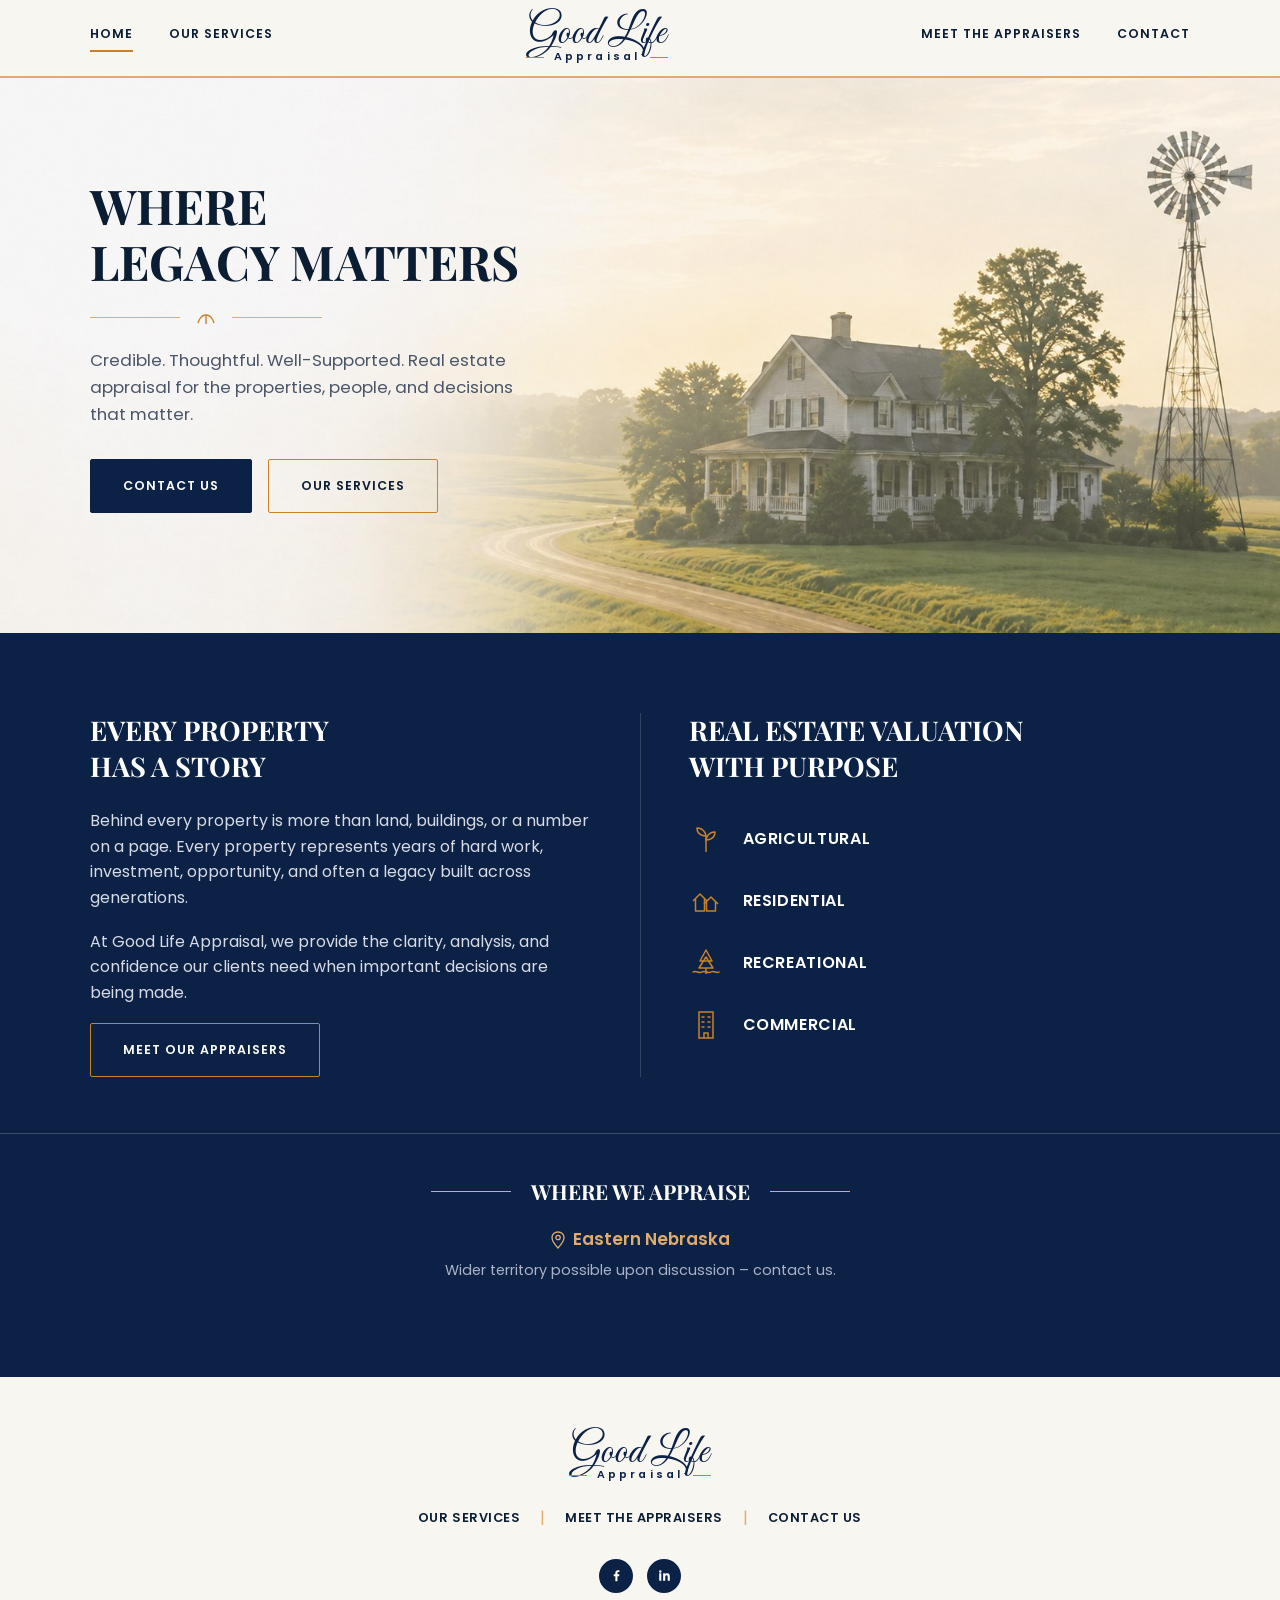
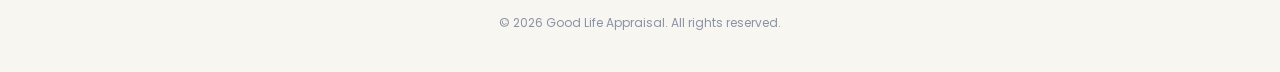
==== commit a1b19fc6: "Restore fading hero background photo on home page Replaces the boxed illustration in the hero with t" ====
--- a/index.html
+++ b/index.html
@@ -34,7 +34,7 @@
 
 <main>
 
-  <section class="hero">
+  <section class="hero" style="--hero-bg: url('assets/hero-farmhouse.jpg');">
     <div class="container">
       <div class="hero-copy">
         <h1>Where<br>Legacy Matters</h1>
@@ -51,9 +51,6 @@
           <a href="contact.html" class="btn btn-solid-navy">Contact Us</a>
           <a href="services.html" class="btn btn-outline-gold">Our Services</a>
         </div>
-      </div>
-      <div class="hero-art">
-        <img src="assets/glp-illustration-transparent.png" alt="Illustration of a farmhouse, windmill, and cornfield">
       </div>
     </div>
   </section>
--- a/styles.css
+++ b/styles.css
@@ -207,15 +207,20 @@
 
 /* ---------- HERO (home) ---------- */
 .hero {
-  background: #fff;
-  padding: 64px 0 72px;
+  background-color: #fff;
+  background-image: var(--hero-bg);
+  background-size: cover;
+  background-position: center right;
+  background-repeat: no-repeat;
+  padding: 100px 0 120px;
 }
 
 .hero .container {
-  display: grid;
-  grid-template-columns: 1fr 1fr;
-  gap: 56px;
-  align-items: center;
+  display: block;
+}
+
+.hero-copy {
+  max-width: 520px;
 }
 
 .hero h1 {
@@ -241,16 +246,6 @@
 }
 
 .hero-actions { display: flex; gap: 16px; flex-wrap: wrap; }
-
-.hero-art {
-  position: relative;
-  background: linear-gradient(180deg, #fdf6e8 0%, #f3e4c4 100%);
-  border-radius: 6px;
-  overflow: hidden;
-  padding: 24px;
-}
-
-.hero-art img { width: 100%; height: auto; }
 
 /* ---------- Story / valuation navy section ---------- */
 .story-section {
@@ -738,8 +733,12 @@
 
 /* ---------- Responsive ---------- */
 @media (max-width: 900px) {
-  .hero .container { grid-template-columns: 1fr; }
-  .hero-art { order: -1; }
+  .hero {
+    background-image: linear-gradient(rgba(255,255,255,0.82), rgba(255,255,255,0.96)), var(--hero-bg);
+    background-position: center 30%;
+    padding: 56px 0 60px;
+  }
+  .hero-copy { max-width: 100%; }
   .story-grid { grid-template-columns: 1fr; }
   .story-grid .divider-col { display: none; }
   .appraise-grid { grid-template-columns: repeat(2, 1fr); row-gap: 40px; }
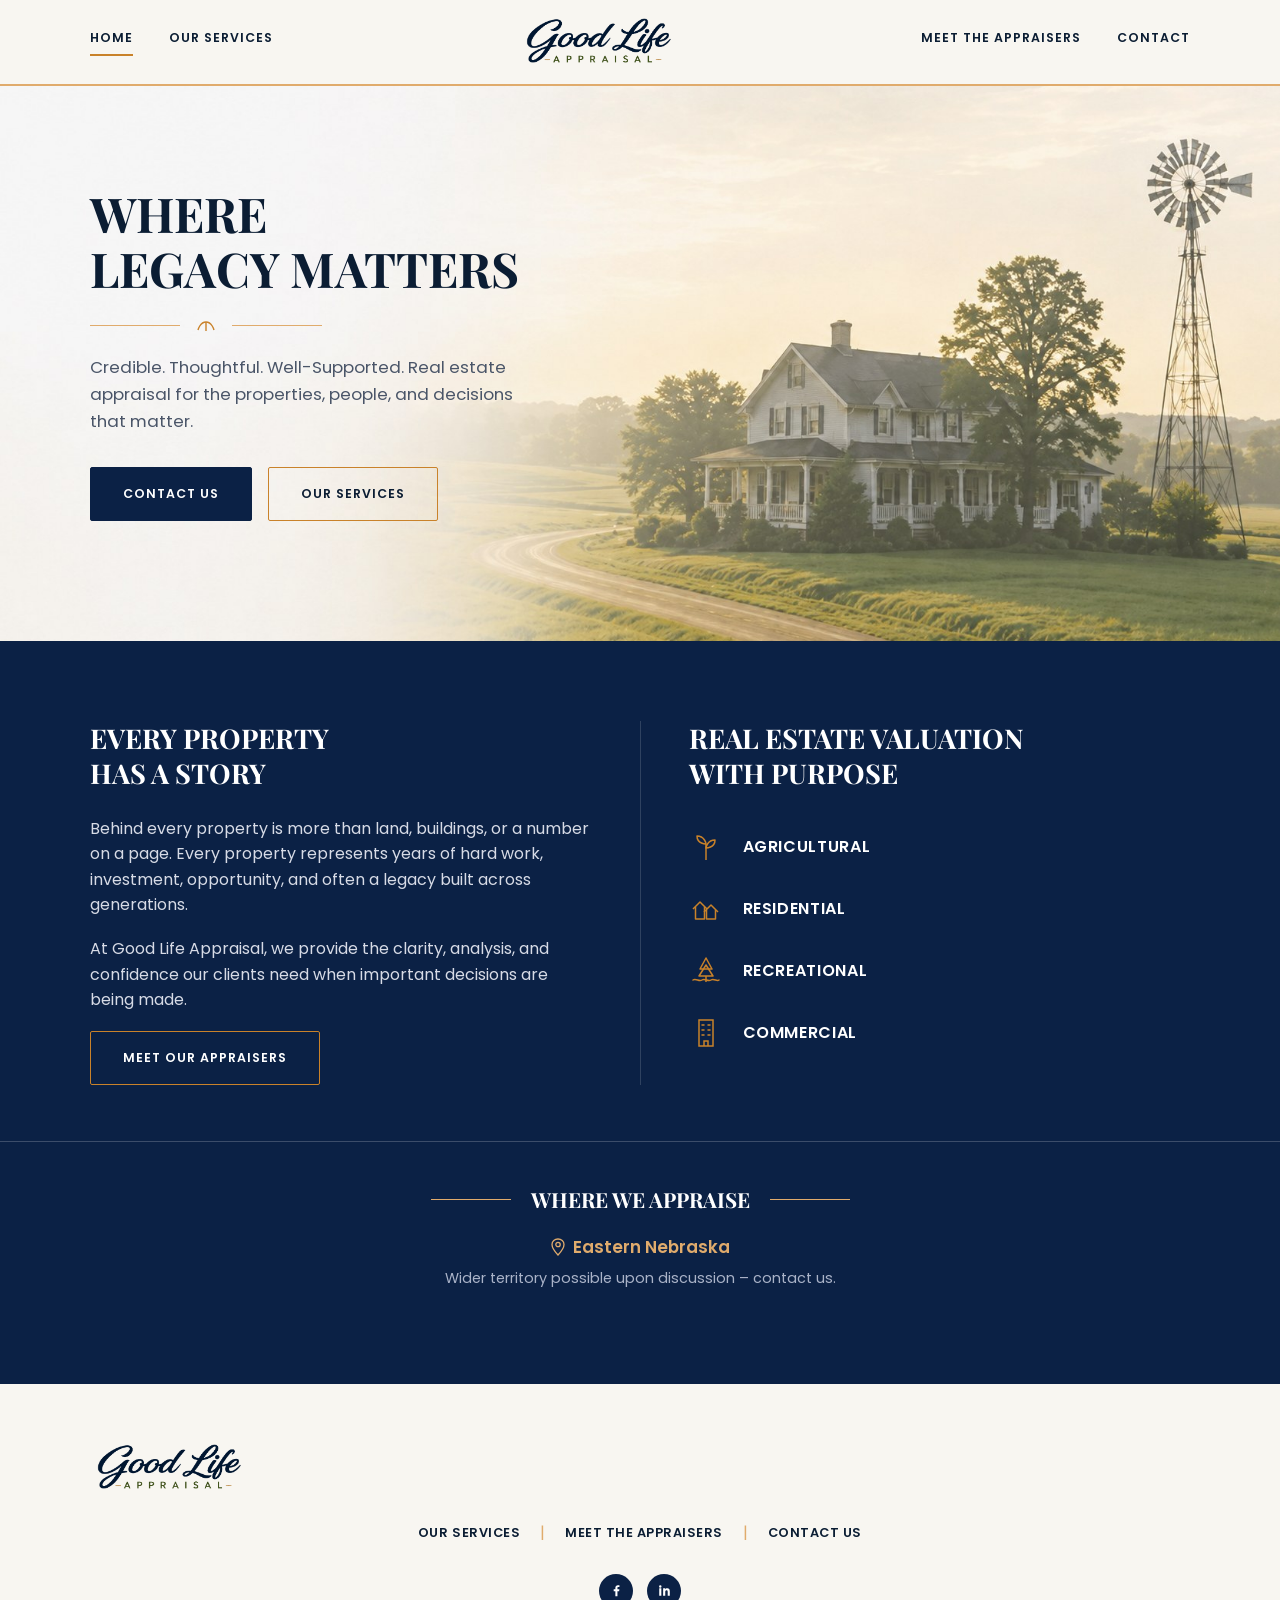
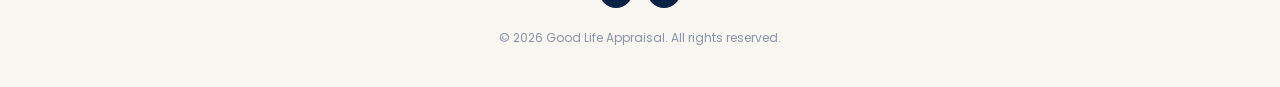
==== commit 0d581b6e: "Replace text logo with version 2 image logo Swap the CSS/text-based header and footer logo for the n" ====
--- a/index.html
+++ b/index.html
@@ -17,8 +17,7 @@
     </nav>
 
     <a href="index.html" class="logo">
-      <span class="logo-script">Good Life</span>
-      <span class="logo-sub">Appraisal</span>
+      <img src="assets/logo-v2.png" alt="Good Life Appraisal" class="logo-img">
     </a>
 
     <nav class="main-nav nav-right">
@@ -102,8 +101,7 @@
 <footer class="site-footer">
   <div class="container">
     <a href="index.html" class="logo footer-logo">
-      <span class="logo-script">Good Life</span>
-      <span class="logo-sub">Appraisal</span>
+      <img src="assets/logo-v2.png" alt="Good Life Appraisal" class="logo-img">
     </a>
     <div class="footer-links">
       <a href="services.html">Our Services</a>
--- a/styles.css
+++ b/styles.css
@@ -44,34 +44,14 @@
 /* Logo */
 .logo {
   display: flex;
-  flex-direction: column;
   align-items: center;
   line-height: 1;
 }
 
-.logo-script {
-  font-family: var(--font-script);
-  font-size: 2.6rem;
-  color: var(--navy);
-}
-
-.logo-sub {
-  display: flex;
-  align-items: center;
-  gap: 10px;
-  margin-top: -4px;
-  font-size: 0.68rem;
-  font-weight: 600;
-  letter-spacing: 0.28em;
-  color: var(--navy);
-}
-
-.logo-sub::before,
-.logo-sub::after {
-  content: '';
-  width: 18px;
-  height: 1px;
-  background: var(--gold);
+.logo-img {
+  height: 56px;
+  width: auto;
+  display: block;
 }
 
 /* Header */
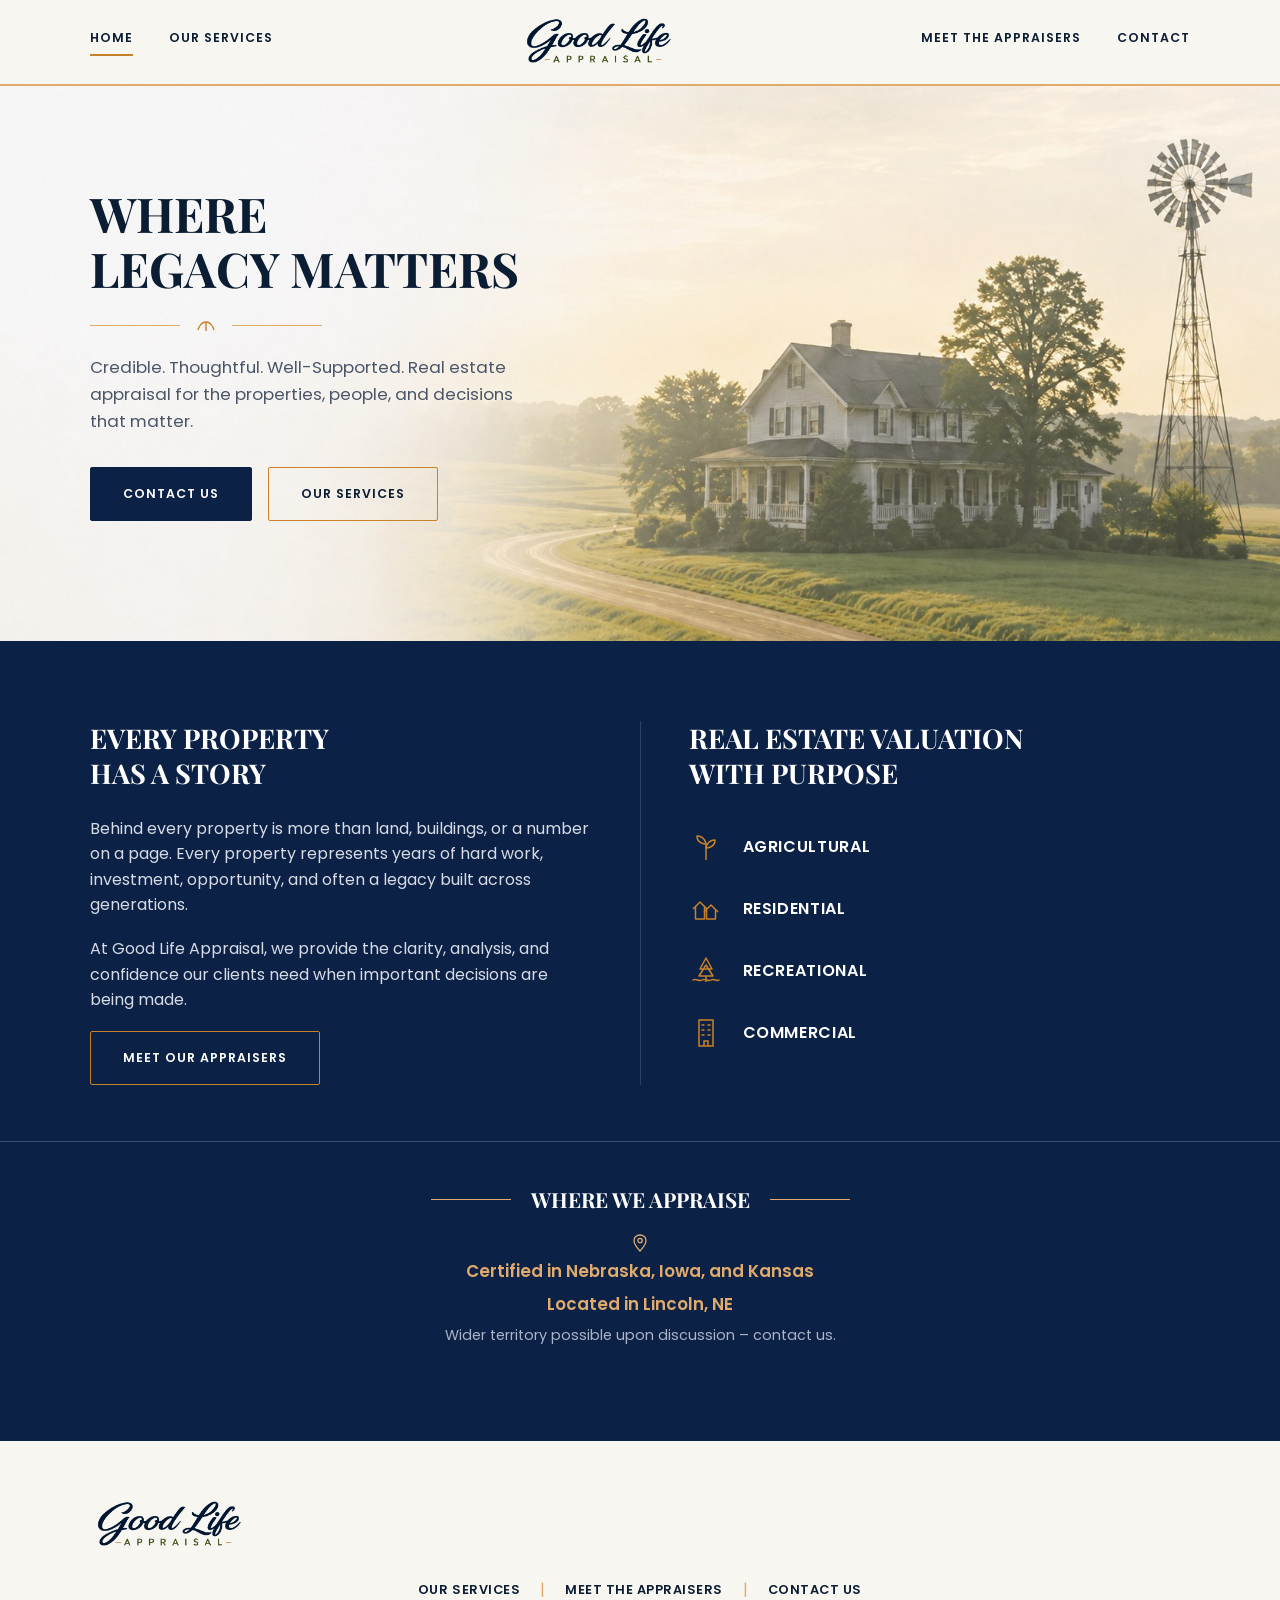
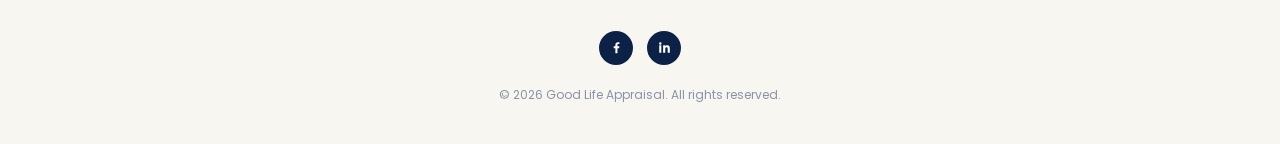
==== commit aab8720f: "Recolor service icons, update service-area text, tighten layout - Recolor the 6 "What We Appraise"/"" ====
--- a/index.html
+++ b/index.html
@@ -90,7 +90,8 @@
       <h3>Where We Appraise</h3>
       <div class="where-location">
         <svg width="14" height="18" viewBox="0 0 14 18" fill="none" xmlns="http://www.w3.org/2000/svg"><path d="M7 17C7 17 13 10.6 13 6.5C13 3.2 10.3 1 7 1C3.7 1 1 3.2 1 6.5C1 10.6 7 17 7 17Z" stroke="#E0AB6C" stroke-width="1.3"/><circle cx="7" cy="6.5" r="2.2" stroke="#E0AB6C" stroke-width="1.3"/></svg>
-        <span>Eastern Nebraska</span>
+        <span>Certified in Nebraska, Iowa, and Kansas</span>
+        <span>Located in Lincoln, NE</span>
       </div>
       <p class="sub">Wider territory possible upon discussion &ndash; contact us.</p>
     </div>
--- a/styles.css
+++ b/styles.css
@@ -297,12 +297,14 @@
 .where-location {
   margin-top: 18px;
   display: flex;
-  align-items: center;
-  justify-content: center;
-  gap: 8px;
+  flex-direction: column;
+  align-items: center;
+  justify-content: center;
+  gap: 6px;
   font-weight: 600;
   color: var(--gold-light);
   font-size: 1.05rem;
+  text-align: center;
 }
 
 .where-band .sub {
@@ -404,18 +406,22 @@
   gap: 16px;
   font-size: 1.15rem;
   text-transform: uppercase;
-  margin-bottom: 20px;
+  margin-bottom: 10px;
 }
 
 .wwd-col .icon-circle {
   width: 52px;
   height: 52px;
   border-radius: 50%;
-  border: 1px solid var(--gold);
+  border: 1px solid #6e8b3d;
   display: flex;
   align-items: center;
   justify-content: center;
   flex-shrink: 0;
+}
+
+.wwd-col ul {
+  margin-left: 68px;
 }
 
 .wwd-col ul li {
@@ -432,7 +438,7 @@
   width: 6px;
   height: 6px;
   border-radius: 50%;
-  background: var(--gold);
+  background: #6e8b3d;
 }
 
 /* ---------- Good Life Standard ---------- */
@@ -483,15 +489,17 @@
 
 .map-section .container {
   display: flex;
-  align-items: center;
-  justify-content: space-between;
+  flex-direction: column;
+  align-items: center;
+  justify-content: center;
   gap: 40px;
-  flex-wrap: wrap;
+  text-align: center;
 }
 
 .map-copy h3 {
   display: flex;
   align-items: center;
+  justify-content: center;
   gap: 10px;
   font-size: 1.2rem;
   text-transform: uppercase;
@@ -505,8 +513,6 @@
 }
 
 .map-copy p.sub { margin: 0; font-size: 0.9rem; }
-
-.map-graphic { flex-shrink: 0; }
 
 /* ---------- Footer ---------- */
 .site-footer {
@@ -727,8 +733,6 @@
   .wwd-grid .divider-col { display: none; }
   .standard-grid { grid-template-columns: repeat(2, 1fr); row-gap: 32px; }
   .standard-card { border-left: none; }
-  .map-section .container { flex-direction: column; text-align: center; }
-  .map-copy h3 { justify-content: center; }
 }
 
 @media (max-width: 768px) {
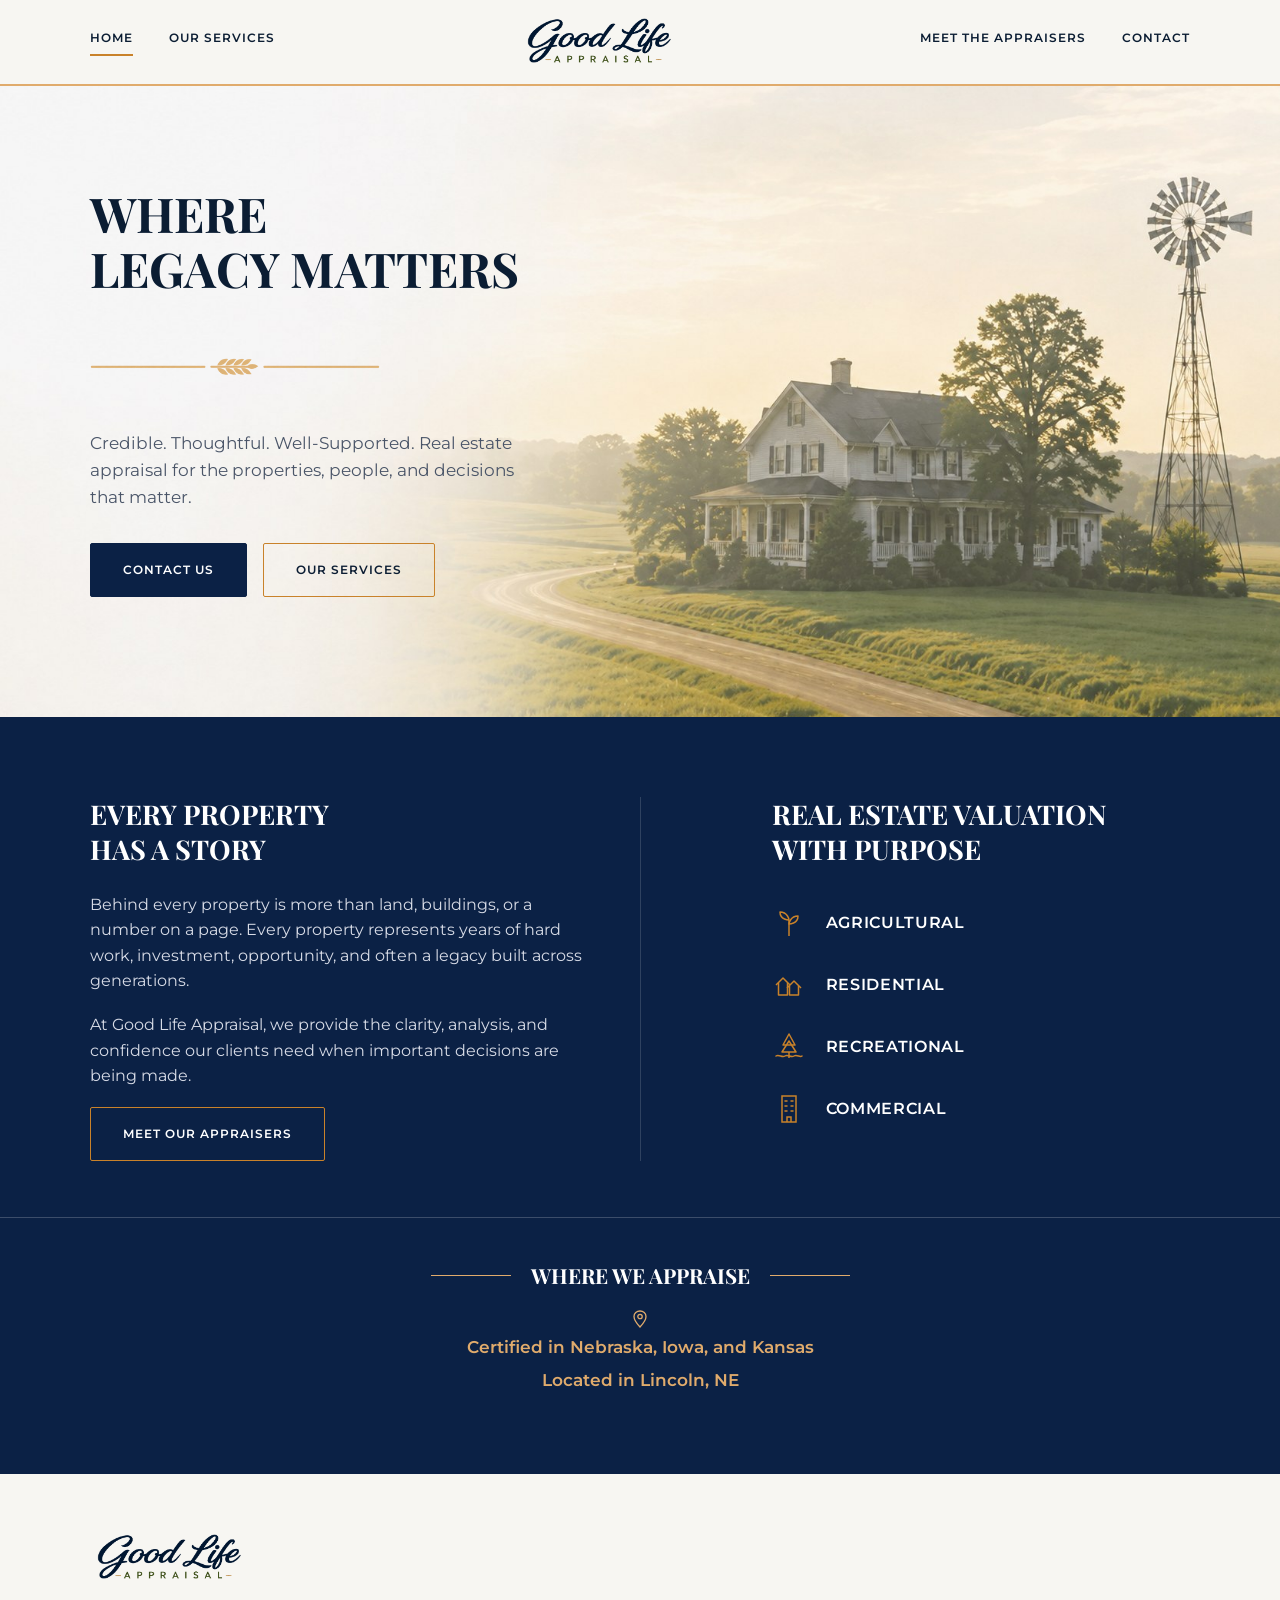
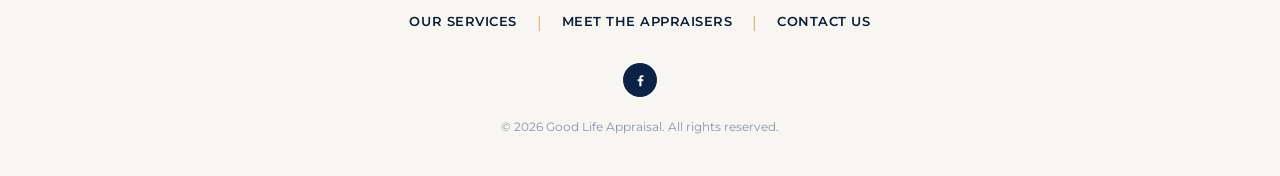
==== commit e58831dc: "Refresh palette, hero divider, column balance, and contact tagline - Set --cream to #F7F6F2 (Soft Wh" ====
--- a/index.html
+++ b/index.html
@@ -38,12 +38,7 @@
       <div class="hero-copy">
         <h1>Where<br>Legacy Matters</h1>
         <div class="hero-divider">
-          <span class="line"></span>
-          <svg width="20" height="14" viewBox="0 0 20 14" fill="none" xmlns="http://www.w3.org/2000/svg">
-            <path d="M2 12C2 12 4 4 10 4C16 4 18 12 18 12" stroke="#C9822A" stroke-width="1.4"/>
-            <path d="M10 4V13" stroke="#C9822A" stroke-width="1.4"/>
-          </svg>
-          <span class="line"></span>
+          <img src="assets/corn%20stalk.png" alt="" width="2172" height="724">
         </div>
         <p class="lede">Credible. Thoughtful. Well-Supported. Real estate appraisal for the properties, people, and decisions that matter.</p>
         <div class="hero-actions">
@@ -57,30 +52,34 @@
   <section class="story-section">
     <div class="container story-grid">
       <div class="story-col">
-        <h2>Every Property<br>Has a Story</h2>
-        <p>Behind every property is more than land, buildings, or a number on a page. Every property represents years of hard work, investment, opportunity, and often a legacy built across generations.</p>
-        <p>At Good Life Appraisal, we provide the clarity, analysis, and confidence our clients need when important decisions are being made.</p>
-        <a href="about.html" class="btn btn-outline-gold-on-navy">Meet Our Appraisers</a>
+        <div class="col-inner">
+          <h2>Every Property<br>Has a Story</h2>
+          <p>Behind every property is more than land, buildings, or a number on a page. Every property represents years of hard work, investment, opportunity, and often a legacy built across generations.</p>
+          <p>At Good Life Appraisal, we provide the clarity, analysis, and confidence our clients need when important decisions are being made.</p>
+          <a href="about.html" class="btn btn-outline-gold-on-navy">Meet Our Appraisers</a>
+        </div>
       </div>
       <div class="divider-col"></div>
       <div class="story-col">
-        <h2>Real Estate Valuation<br>with Purpose</h2>
-        <div class="valuation-list">
-          <div class="valuation-item">
-            <svg width="34" height="34" viewBox="0 0 34 34" fill="none" xmlns="http://www.w3.org/2000/svg"><path d="M17 30V14" stroke="#C9822A" stroke-width="1.5"/><path d="M17 14C17 14 8 14 8 6C16 6 17 14 17 14Z" stroke="#C9822A" stroke-width="1.5" stroke-linejoin="round"/><path d="M17 18C17 18 26 18 26 10C18 10 17 18 17 18Z" stroke="#C9822A" stroke-width="1.5" stroke-linejoin="round"/></svg>
-            <span>Agricultural</span>
-          </div>
-          <div class="valuation-item">
-            <svg width="34" height="34" viewBox="0 0 34 34" fill="none" xmlns="http://www.w3.org/2000/svg"><path d="M4 17L11 10L18 17" stroke="#C9822A" stroke-width="1.5" stroke-linejoin="round"/><path d="M6.5 15V27H15.5V15" stroke="#C9822A" stroke-width="1.5" stroke-linejoin="round"/><path d="M15 20L22 13L29 20" stroke="#C9822A" stroke-width="1.5" stroke-linejoin="round"/><path d="M17.5 18V27H26.5V18" stroke="#C9822A" stroke-width="1.5" stroke-linejoin="round"/></svg>
-            <span>Residential</span>
-          </div>
-          <div class="valuation-item">
-            <svg width="34" height="34" viewBox="0 0 34 34" fill="none" xmlns="http://www.w3.org/2000/svg"><path d="M17 4L23 15H11L17 4Z" stroke="#C9822A" stroke-width="1.5" stroke-linejoin="round"/><path d="M17 11L24 22H10L17 11Z" stroke="#C9822A" stroke-width="1.5" stroke-linejoin="round"/><path d="M17 22V28" stroke="#C9822A" stroke-width="1.5"/><path d="M4 26C7 24 10 28 13 26C16 24 19 28 22 26C25 24 28 28 30 26" stroke="#C9822A" stroke-width="1.5" stroke-linecap="round"/></svg>
-            <span>Recreational</span>
-          </div>
-          <div class="valuation-item">
-            <svg width="34" height="34" viewBox="0 0 34 34" fill="none" xmlns="http://www.w3.org/2000/svg"><rect x="10" y="4" width="14" height="26" stroke="#C9822A" stroke-width="1.5"/><path d="M13 9H15M19 9H21M13 14H15M19 14H21M13 19H15M19 19H21" stroke="#C9822A" stroke-width="1.5" stroke-linecap="round"/><path d="M15 30V25H19V30" stroke="#C9822A" stroke-width="1.5"/></svg>
-            <span>Commercial</span>
+        <div class="col-inner">
+          <h2>Real Estate Valuation<br>with Purpose</h2>
+          <div class="valuation-list">
+            <div class="valuation-item">
+              <svg width="34" height="34" viewBox="0 0 34 34" fill="none" xmlns="http://www.w3.org/2000/svg"><path d="M17 30V14" stroke="#C9822A" stroke-width="1.5"/><path d="M17 14C17 14 8 14 8 6C16 6 17 14 17 14Z" stroke="#C9822A" stroke-width="1.5" stroke-linejoin="round"/><path d="M17 18C17 18 26 18 26 10C18 10 17 18 17 18Z" stroke="#C9822A" stroke-width="1.5" stroke-linejoin="round"/></svg>
+              <span>Agricultural</span>
+            </div>
+            <div class="valuation-item">
+              <svg width="34" height="34" viewBox="0 0 34 34" fill="none" xmlns="http://www.w3.org/2000/svg"><path d="M4 17L11 10L18 17" stroke="#C9822A" stroke-width="1.5" stroke-linejoin="round"/><path d="M6.5 15V27H15.5V15" stroke="#C9822A" stroke-width="1.5" stroke-linejoin="round"/><path d="M15 20L22 13L29 20" stroke="#C9822A" stroke-width="1.5" stroke-linejoin="round"/><path d="M17.5 18V27H26.5V18" stroke="#C9822A" stroke-width="1.5" stroke-linejoin="round"/></svg>
+              <span>Residential</span>
+            </div>
+            <div class="valuation-item">
+              <svg width="34" height="34" viewBox="0 0 34 34" fill="none" xmlns="http://www.w3.org/2000/svg"><path d="M17 4L23 15H11L17 4Z" stroke="#C9822A" stroke-width="1.5" stroke-linejoin="round"/><path d="M17 11L24 22H10L17 11Z" stroke="#C9822A" stroke-width="1.5" stroke-linejoin="round"/><path d="M17 22V28" stroke="#C9822A" stroke-width="1.5"/><path d="M4 26C7 24 10 28 13 26C16 24 19 28 22 26C25 24 28 28 30 26" stroke="#C9822A" stroke-width="1.5" stroke-linecap="round"/></svg>
+              <span>Recreational</span>
+            </div>
+            <div class="valuation-item">
+              <svg width="34" height="34" viewBox="0 0 34 34" fill="none" xmlns="http://www.w3.org/2000/svg"><rect x="10" y="4" width="14" height="26" stroke="#C9822A" stroke-width="1.5"/><path d="M13 9H15M19 9H21M13 14H15M19 14H21M13 19H15M19 19H21" stroke="#C9822A" stroke-width="1.5" stroke-linecap="round"/><path d="M15 30V25H19V30" stroke="#C9822A" stroke-width="1.5"/></svg>
+              <span>Commercial</span>
+            </div>
           </div>
         </div>
       </div>
@@ -93,7 +92,6 @@
         <span>Certified in Nebraska, Iowa, and Kansas</span>
         <span>Located in Lincoln, NE</span>
       </div>
-      <p class="sub">Wider territory possible upon discussion &ndash; contact us.</p>
     </div>
   </section>
 
@@ -115,9 +113,6 @@
       <a href="#" aria-label="Facebook">
         <svg width="15" height="15" viewBox="0 0 24 24" fill="#fff" xmlns="http://www.w3.org/2000/svg"><path d="M13.5 21V13h2.7l.4-3.1h-3.1V8c0-.9.25-1.5 1.55-1.5H16.7V3.7C16.4 3.66 15.4 3.57 14.24 3.57c-2.4 0-4.05 1.47-4.05 4.16V9.9H7.5V13h2.69v8h3.31Z"/></svg>
       </a>
-      <a href="#" aria-label="LinkedIn">
-        <svg width="15" height="15" viewBox="0 0 24 24" fill="#fff" xmlns="http://www.w3.org/2000/svg"><path d="M6.94 8.5H3.56V20.5H6.94V8.5ZM5.25 3.5A1.96 1.96 0 1 0 5.27 7.42 1.96 1.96 0 0 0 5.25 3.5ZM20.5 20.5H17.13V14.28C17.13 12.77 16.6 11.75 15.24 11.75C14.2 11.75 13.59 12.44 13.32 13.11C13.22 13.35 13.2 13.68 13.2 14.02V20.5H9.83S9.87 9.43 9.83 8.5H13.2V9.94C13.65 9.24 14.46 8.25 16.58 8.25C19.21 8.25 20.5 9.98 20.5 13.54V20.5Z"/></svg>
-      </a>
     </div>
     <p class="footer-copy">&copy; 2026 Good Life Appraisal. All rights reserved.</p>
   </div>
--- a/styles.css
+++ b/styles.css
@@ -1,11 +1,11 @@
-@import url('https://fonts.googleapis.com/css2?family=Playfair+Display:wght@600;700&family=Great+Vibes&family=Poppins:wght@400;500;600;700&display=swap');
+@import url('https://fonts.googleapis.com/css2?family=Playfair+Display:ital,wght@0,600;0,700;1,600&family=Montserrat:wght@400;500;600;700&display=swap');
 
 :root {
   --navy: #0b2145;
   --navy-deep: #071730;
   --gold: #c9822a;
   --gold-light: #e0ab6c;
-  --cream: #f8f6f1;
+  --cream: #F7F6F2;
   --text-navy: #0b1d33;
   --text-body: #4a5568;
   --text-on-navy: #d7dbe6;
@@ -13,8 +13,7 @@
   --border-light: #e5e0d5;
 
   --font-serif: 'Playfair Display', Georgia, serif;
-  --font-script: 'Great Vibes', cursive;
-  --font-sans: 'Poppins', -apple-system, BlinkMacSystemFont, sans-serif;
+  --font-sans: 'Montserrat', -apple-system, BlinkMacSystemFont, sans-serif;
 }
 
 * { box-sizing: border-box; }
@@ -210,13 +209,19 @@
 }
 
 .hero-divider {
-  display: flex;
-  align-items: center;
-  gap: 16px;
   margin: 22px 0;
 }
-.hero-divider .line { height: 1px; flex: 1; max-width: 90px; background: var(--gold-light); }
-.hero-divider svg { flex-shrink: 0; }
+/* The artwork carries its own rules and centre motif, so no flex lines here.
+   It ships with transparent padding (38px sides, 112 top / 185 bottom of a
+   2172x724 canvas); the negative bottom margin absorbs the uneven bottom gap. */
+.hero-divider img {
+  display: block;
+  width: 300px;
+  max-width: 100%;
+  height: auto;
+  margin-left: -5px;
+  margin-bottom: -10px;
+}
 
 .hero p.lede {
   font-size: 1.05rem;
@@ -238,6 +243,14 @@
   display: grid;
   grid-template-columns: 1fr 1px 1fr;
   gap: 48px;
+}
+
+/* Shared by .story-col and .wwd-col: each column stays a true 50%, but its
+   content block shrinks to fit and is centered, so short content splits its
+   slack evenly on both sides instead of trailing off to the right. */
+.col-inner {
+  width: fit-content;
+  margin-inline: auto;
 }
 
 .story-grid .divider-col { background: rgba(255,255,255,0.15); }
@@ -307,15 +320,13 @@
   text-align: center;
 }
 
-.where-band .sub {
-  margin-top: 6px;
-  color: var(--text-muted-on-navy);
-  font-size: 0.9rem;
-}
-
 /* ---------- Page hero band (Services / generic) ---------- */
+/* Grain is an inline SVG (feTurbulence) so it costs no request and no asset. */
 .page-hero {
-  background: var(--cream);
+  background-color: var(--cream);
+  background-image: url("data:image/svg+xml,%3Csvg xmlns='http://www.w3.org/2000/svg' width='160' height='160'%3E%3Cfilter id='grain'%3E%3CfeTurbulence type='fractalNoise' baseFrequency='0.65' numOctaves='4' stitchTiles='stitch'/%3E%3CfeColorMatrix type='saturate' values='0'/%3E%3CfeComponentTransfer%3E%3CfeFuncA type='table' tableValues='1 1'/%3E%3C/feComponentTransfer%3E%3C/filter%3E%3Crect width='160' height='160' filter='url(%23grain)' opacity='0.14'/%3E%3C/svg%3E");
+  background-size: 160px 160px;
+  background-repeat: repeat;
   padding: 72px 0;
   text-align: center;
 }
@@ -512,8 +523,6 @@
   margin: 0 0 6px;
 }
 
-.map-copy p.sub { margin: 0; font-size: 0.9rem; }
-
 /* ---------- Footer ---------- */
 .site-footer {
   background: var(--cream);
@@ -586,12 +595,14 @@
   margin: 20px auto 24px;
 }
 
+/* Supporting copy, not a display line: sans keeps it from competing with the
+   Playfair h1 directly above it, which shares the serif family. */
 .contact-header .tagline {
+  font-family: var(--font-sans);
   color: var(--gold-light);
-  font-weight: 700;
-  letter-spacing: 0.04em;
-  text-transform: uppercase;
-  font-size: 1rem;
+  font-weight: 600;
+  font-size: 1.05rem;
+  letter-spacing: 0.02em;
   margin: 0 0 12px;
 }
 
@@ -731,6 +742,8 @@
   .appraise-card { border-left: none; }
   .wwd-grid { grid-template-columns: 1fr; }
   .wwd-grid .divider-col { display: none; }
+  /* Single column now: let content go flush-left instead of centering. */
+  .col-inner { width: auto; }
   .standard-grid { grid-template-columns: repeat(2, 1fr); row-gap: 32px; }
   .standard-card { border-left: none; }
 }
